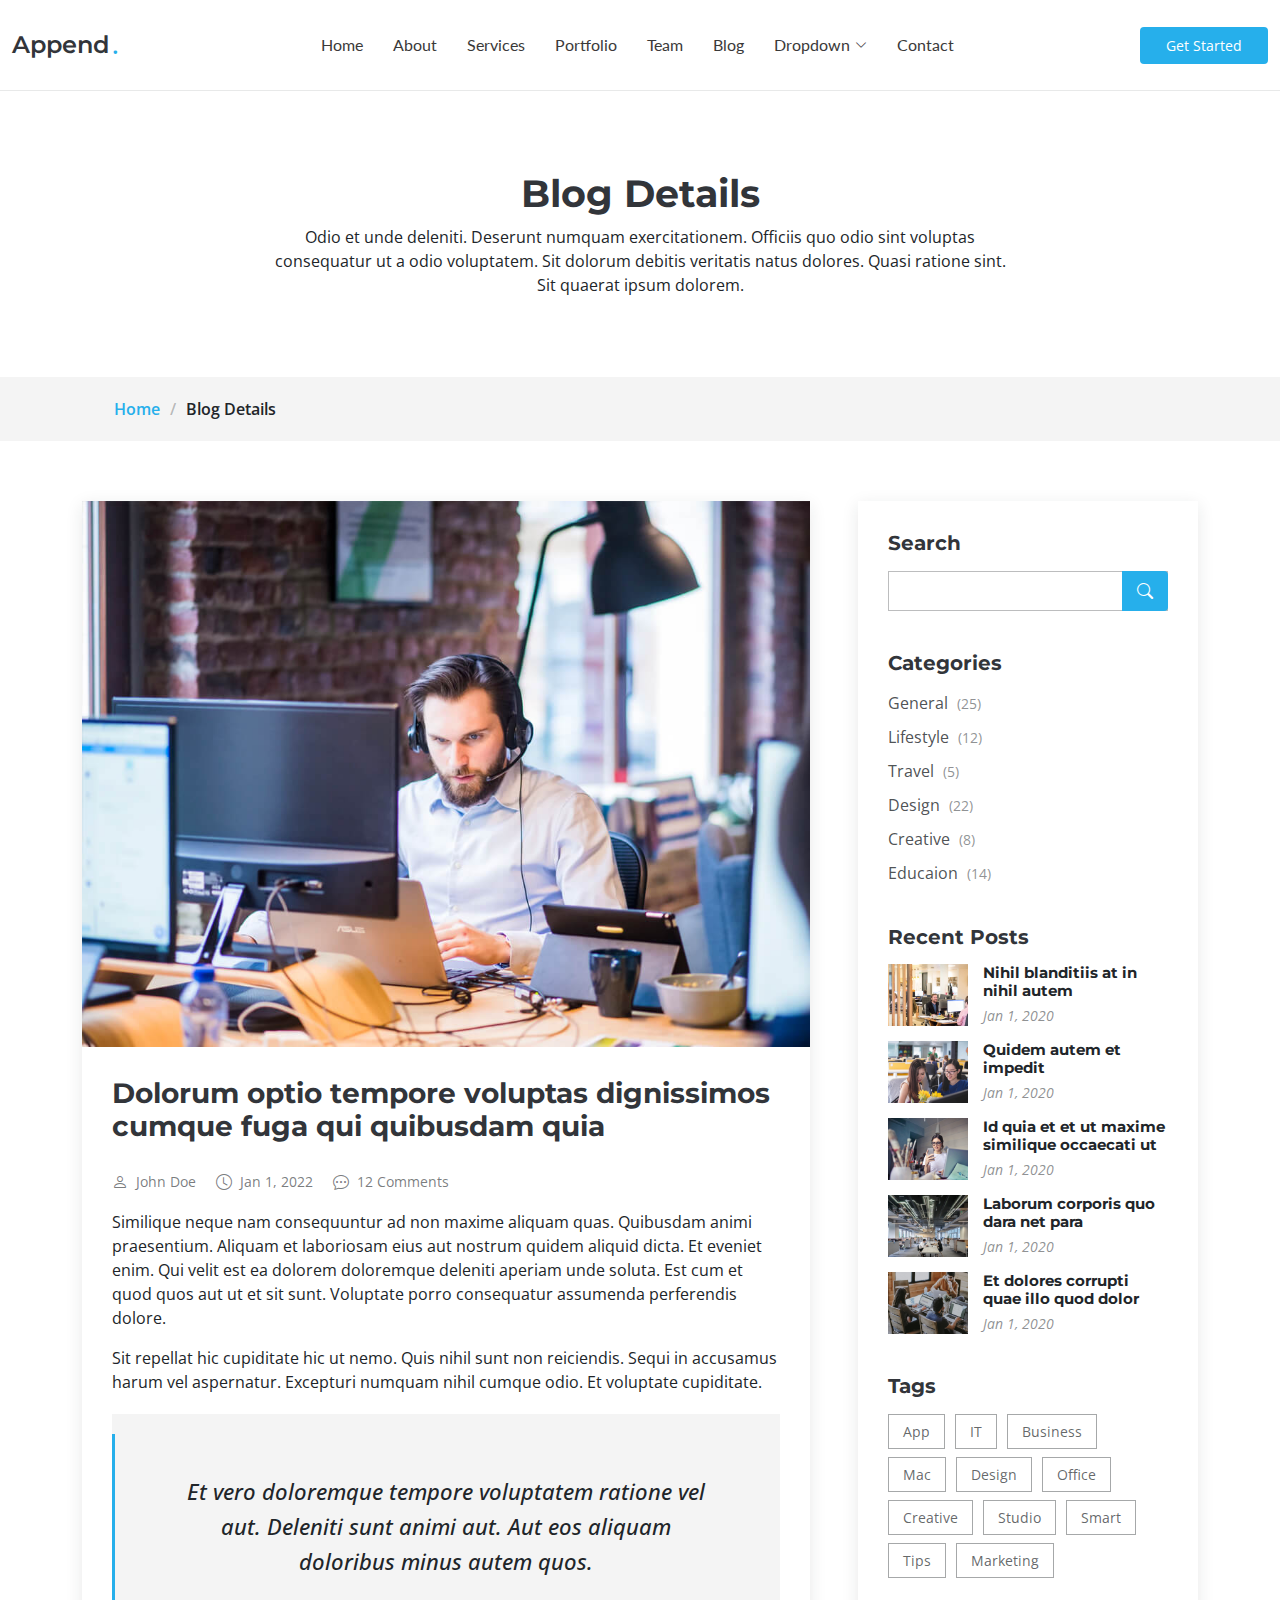
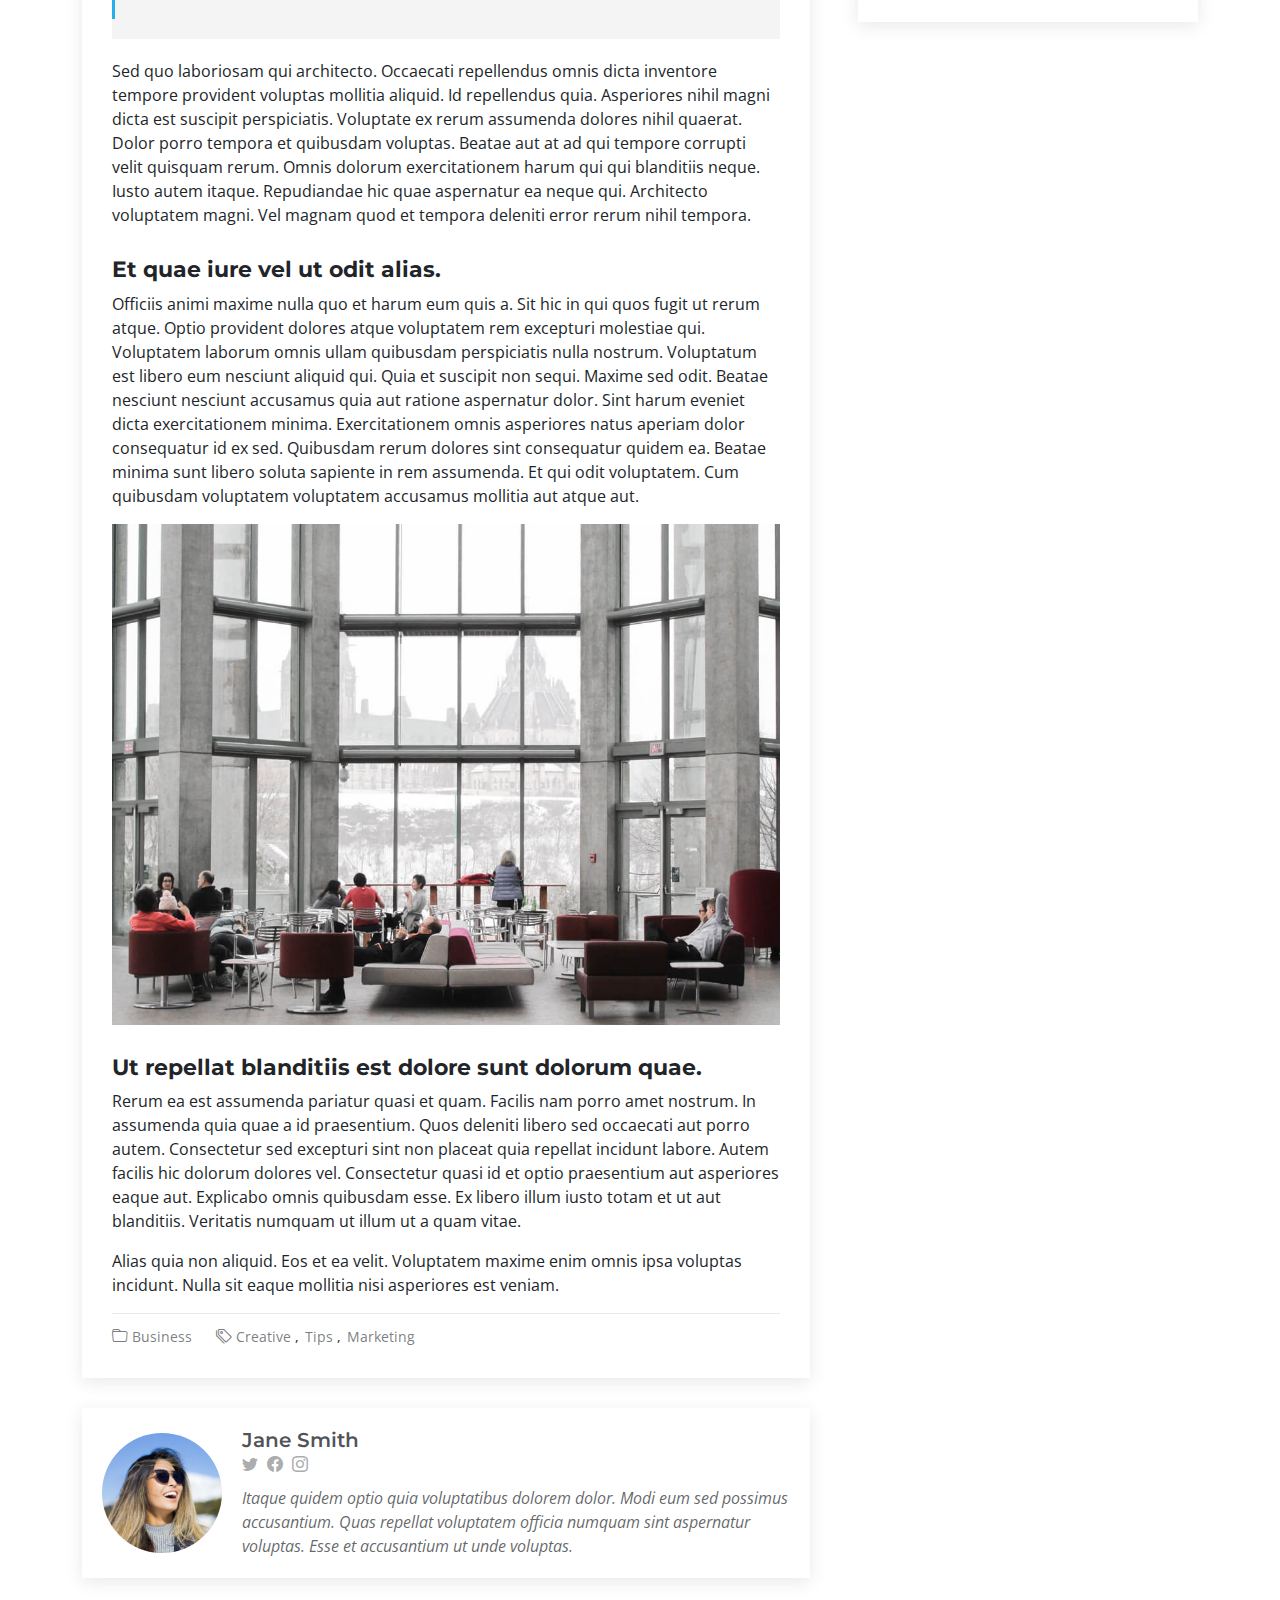
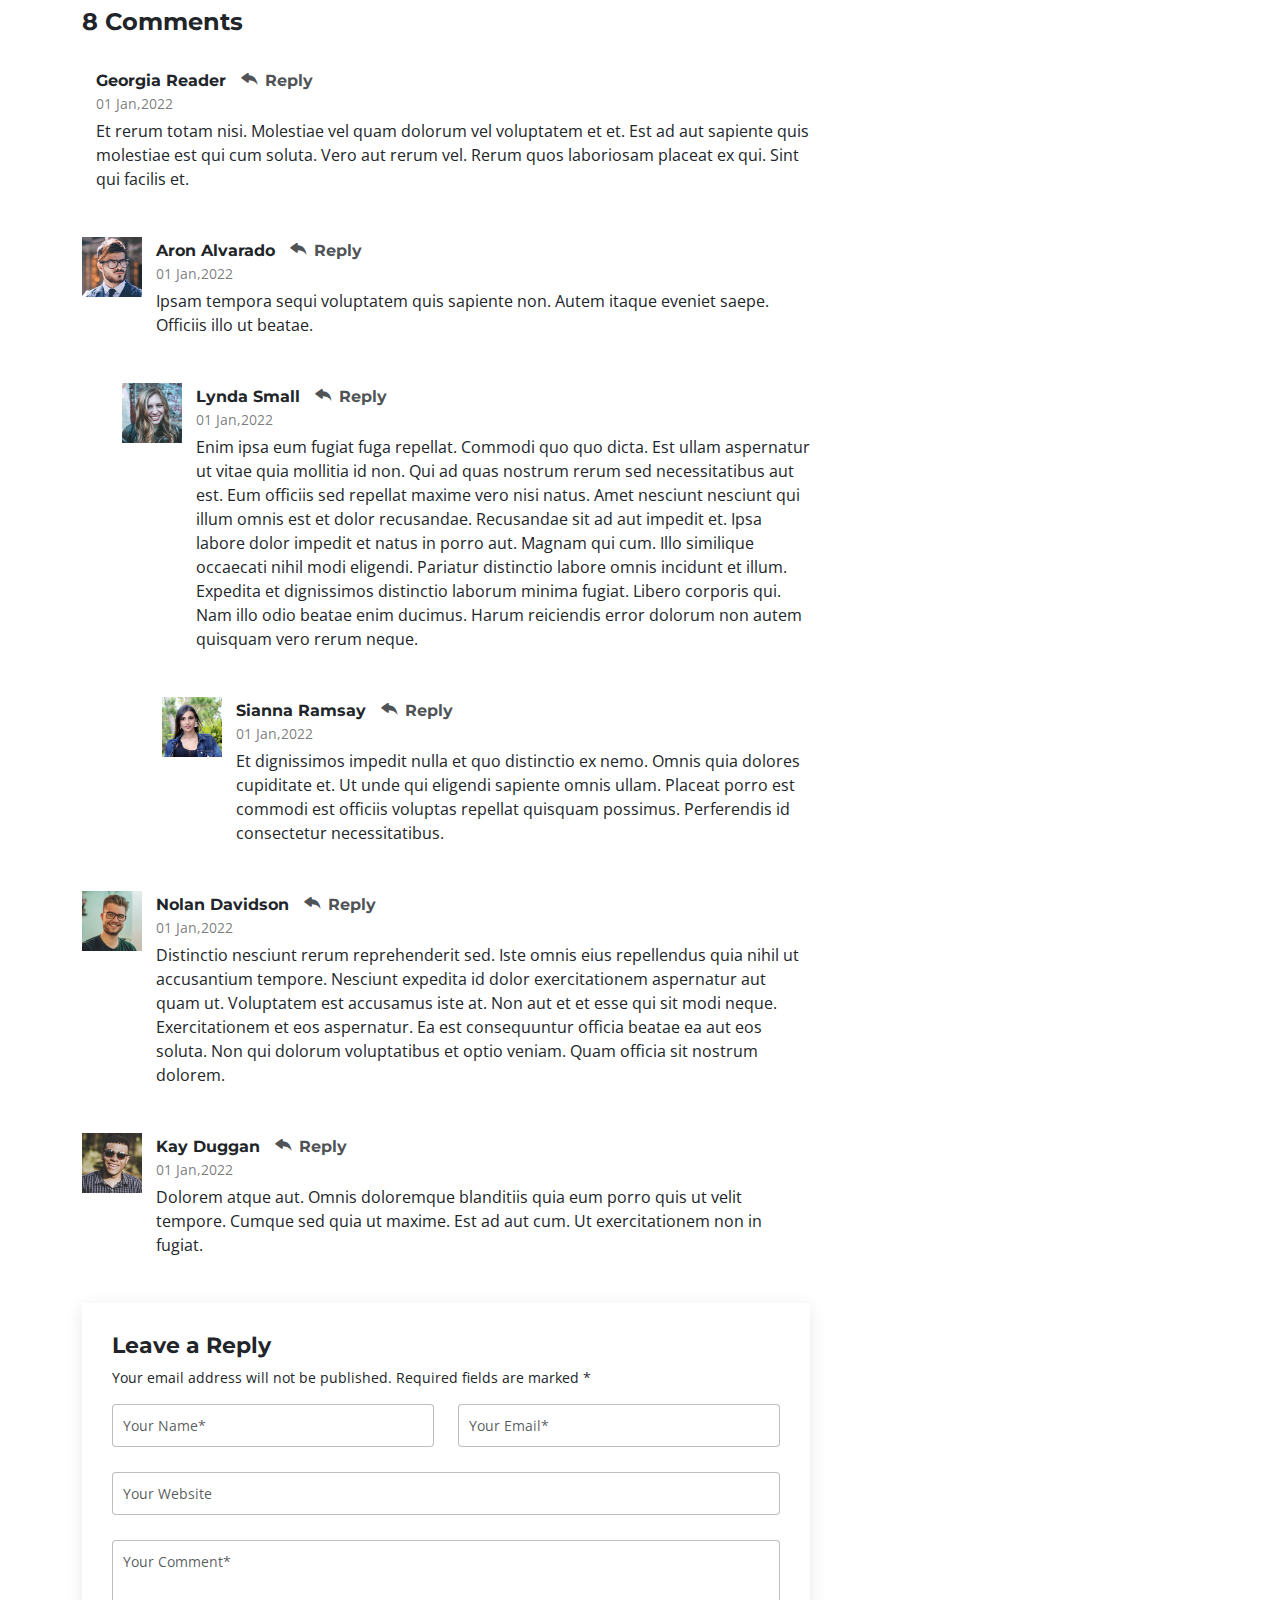
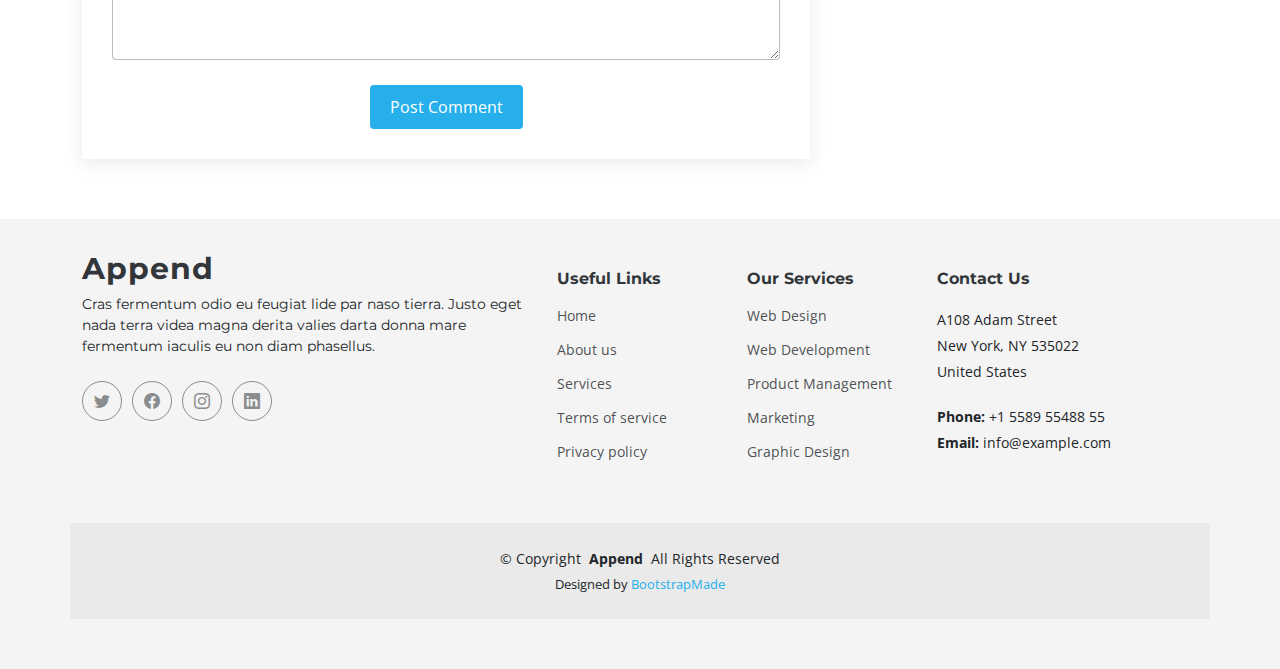
==== blog-details.html @ bc32d062 "First Push" ====
<!DOCTYPE html>
<html lang="en">

<head>
  <meta charset="utf-8">
  <meta content="width=device-width, initial-scale=1.0" name="viewport">

  <title>Blog Details - Append Bootstrap Temlate</title>
  <meta content="" name="description">
  <meta content="" name="keywords">

  <!-- Favicons -->
  <link href="assets/img/favicon.png" rel="icon">
  <link href="assets/img/apple-touch-icon.png" rel="apple-touch-icon">

  <!-- Fonts -->
  <link href="https://fonts.googleapis.com" rel="preconnect">
  <link href="https://fonts.gstatic.com" rel="preconnect" crossorigin>
  <link href="https://fonts.googleapis.com/css2?family=Open+Sans:ital,wght@0,300;0,400;0,500;0,600;0,700;0,800;1,300;1,400;1,500;1,600;1,700;1,800&family=Montserrat:ital,wght@0,100;0,200;0,300;0,400;0,500;0,600;0,700;0,800;0,900;1,100;1,200;1,300;1,400;1,500;1,600;1,700;1,800;1,900&family=Lato:ital,wght@0,100;0,300;0,400;0,700;0,900;1,100;1,300;1,400;1,700;1,900&display=swap" rel="stylesheet">

  <!-- Vendor CSS Files -->
  <link href="assets/vendor/bootstrap/css/bootstrap.min.css" rel="stylesheet">
  <link href="assets/vendor/bootstrap-icons/bootstrap-icons.css" rel="stylesheet">
  <link href="assets/vendor/glightbox/css/glightbox.min.css" rel="stylesheet">
  <link href="assets/vendor/swiper/swiper-bundle.min.css" rel="stylesheet">
  <link href="assets/vendor/aos/aos.css" rel="stylesheet">

  <!-- Template Main CSS File -->
  <link href="assets/css/main.css" rel="stylesheet">

  <!-- =======================================================
  * Template Name: Append
  * Updated: Jun 20 2023 with Bootstrap v5.3.0
  * Template URL: https://bootstrapmade.com/append-bootstrap-website-template/
  * Author: BootstrapMade.com
  * License: https://bootstrapmade.com/license/
  ======================================================== -->
</head>

<body class="blog-details-page" data-bs-spy="scroll" data-bs-target="#navmenu">

  <!-- ======= Header ======= -->
  <header id="header" class="header sticky-top d-flex align-items-center">
    <div class="container-fluid d-flex align-items-center justify-content-between">

      <a href="index.html" class="logo d-flex align-items-center me-auto me-xl-0">
        <!-- Uncomment the line below if you also wish to use an image logo -->
        <!-- <img src="assets/img/logo.png" alt=""> -->
        <h1>Append</h1>
        <span>.</span>
      </a>

      <!-- Nav Menu -->
      <nav id="navmenu" class="navmenu">
        <ul>
          <li><a href="index.html#hero">Home</a></li>
          <li><a href="index.html#about">About</a></li>
          <li><a href="index.html#services">Services</a></li>
          <li><a href="index.html#portfolio">Portfolio</a></li>
          <li><a href="index.html#team">Team</a></li>
          <li><a href="blog.html">Blog</a></li>
          <li class="dropdown has-dropdown"><a href="#"><span>Dropdown</span> <i class="bi bi-chevron-down"></i></a>
            <ul class="dd-box-shadow">
              <li><a href="#">Dropdown 1</a></li>
              <li class="dropdown has-dropdown"><a href="#"><span>Deep Dropdown</span> <i class="bi bi-chevron-down"></i></a>
                <ul class="dd-box-shadow">
                  <li><a href="#">Deep Dropdown 1</a></li>
                  <li><a href="#">Deep Dropdown 2</a></li>
                  <li><a href="#">Deep Dropdown 3</a></li>
                  <li><a href="#">Deep Dropdown 4</a></li>
                  <li><a href="#">Deep Dropdown 5</a></li>
                </ul>
              </li>
              <li><a href="#">Dropdown 2</a></li>
              <li><a href="#">Dropdown 3</a></li>
              <li><a href="#">Dropdown 4</a></li>
            </ul>
          </li>
          <li><a href="index.html#contact">Contact</a></li>
        </ul>

        <i class="mobile-nav-toggle d-xl-none bi bi-list"></i>
      </nav><!-- End Nav Menu -->

      <a class="btn-getstarted" href="index.html#about">Get Started</a>

    </div>
  </header><!-- End Header -->

  <main id="main">

    <!-- Blog Details Page Title & Breadcrumbs -->
    <div data-aos="fade" class="page-title">
      <div class="heading">
        <div class="container">
          <div class="row d-flex justify-content-center text-center">
            <div class="col-lg-8">
              <h1>Blog Details</h1>
              <p class="mb-0">Odio et unde deleniti. Deserunt numquam exercitationem. Officiis quo odio sint voluptas consequatur ut a odio voluptatem. Sit dolorum debitis veritatis natus dolores. Quasi ratione sint. Sit quaerat ipsum dolorem.</p>
            </div>
          </div>
        </div>
      </div>
      <nav class="breadcrumbs">
        <div class="container">
          <ol>
            <li><a href="index.html">Home</a></li>
            <li class="current">Blog Details</li>
          </ol>
        </div>
      </nav>
    </div><!-- End Page Title -->

    <!-- Blog-details Section - Blog Details Page -->
    <section id="blog-details" class="blog-details">

      <div class="container" data-aos="fade-up" data-aos-delay="100">

        <div class="row g-5">

          <div class="col-lg-8">

            <article class="article">

              <div class="post-img">
                <img src="assets/img/blog/blog-1.jpg" alt="" class="img-fluid">
              </div>

              <h2 class="title">Dolorum optio tempore voluptas dignissimos cumque fuga qui quibusdam quia</h2>

              <div class="meta-top">
                <ul>
                  <li class="d-flex align-items-center"><i class="bi bi-person"></i> <a href="blog-details.html">John Doe</a></li>
                  <li class="d-flex align-items-center"><i class="bi bi-clock"></i> <a href="blog-details.html"><time datetime="2020-01-01">Jan 1, 2022</time></a></li>
                  <li class="d-flex align-items-center"><i class="bi bi-chat-dots"></i> <a href="blog-details.html">12 Comments</a></li>
                </ul>
              </div><!-- End meta top -->

              <div class="content">
                <p>
                  Similique neque nam consequuntur ad non maxime aliquam quas. Quibusdam animi praesentium. Aliquam et laboriosam eius aut nostrum quidem aliquid dicta.
                  Et eveniet enim. Qui velit est ea dolorem doloremque deleniti aperiam unde soluta. Est cum et quod quos aut ut et sit sunt. Voluptate porro consequatur assumenda perferendis dolore.
                </p>

                <p>
                  Sit repellat hic cupiditate hic ut nemo. Quis nihil sunt non reiciendis. Sequi in accusamus harum vel aspernatur. Excepturi numquam nihil cumque odio. Et voluptate cupiditate.
                </p>

                <blockquote>
                  <p>
                    Et vero doloremque tempore voluptatem ratione vel aut. Deleniti sunt animi aut. Aut eos aliquam doloribus minus autem quos.
                  </p>
                </blockquote>

                <p>
                  Sed quo laboriosam qui architecto. Occaecati repellendus omnis dicta inventore tempore provident voluptas mollitia aliquid. Id repellendus quia. Asperiores nihil magni dicta est suscipit perspiciatis. Voluptate ex rerum assumenda dolores nihil quaerat.
                  Dolor porro tempora et quibusdam voluptas. Beatae aut at ad qui tempore corrupti velit quisquam rerum. Omnis dolorum exercitationem harum qui qui blanditiis neque.
                  Iusto autem itaque. Repudiandae hic quae aspernatur ea neque qui. Architecto voluptatem magni. Vel magnam quod et tempora deleniti error rerum nihil tempora.
                </p>

                <h3>Et quae iure vel ut odit alias.</h3>
                <p>
                  Officiis animi maxime nulla quo et harum eum quis a. Sit hic in qui quos fugit ut rerum atque. Optio provident dolores atque voluptatem rem excepturi molestiae qui. Voluptatem laborum omnis ullam quibusdam perspiciatis nulla nostrum. Voluptatum est libero eum nesciunt aliquid qui.
                  Quia et suscipit non sequi. Maxime sed odit. Beatae nesciunt nesciunt accusamus quia aut ratione aspernatur dolor. Sint harum eveniet dicta exercitationem minima. Exercitationem omnis asperiores natus aperiam dolor consequatur id ex sed. Quibusdam rerum dolores sint consequatur quidem ea.
                  Beatae minima sunt libero soluta sapiente in rem assumenda. Et qui odit voluptatem. Cum quibusdam voluptatem voluptatem accusamus mollitia aut atque aut.
                </p>
                <img src="assets/img/blog/blog-inside-post.jpg" class="img-fluid" alt="">

                <h3>Ut repellat blanditiis est dolore sunt dolorum quae.</h3>
                <p>
                  Rerum ea est assumenda pariatur quasi et quam. Facilis nam porro amet nostrum. In assumenda quia quae a id praesentium. Quos deleniti libero sed occaecati aut porro autem. Consectetur sed excepturi sint non placeat quia repellat incidunt labore. Autem facilis hic dolorum dolores vel.
                  Consectetur quasi id et optio praesentium aut asperiores eaque aut. Explicabo omnis quibusdam esse. Ex libero illum iusto totam et ut aut blanditiis. Veritatis numquam ut illum ut a quam vitae.
                </p>
                <p>
                  Alias quia non aliquid. Eos et ea velit. Voluptatem maxime enim omnis ipsa voluptas incidunt. Nulla sit eaque mollitia nisi asperiores est veniam.
                </p>

              </div><!-- End post content -->

              <div class="meta-bottom">
                <i class="bi bi-folder"></i>
                <ul class="cats">
                  <li><a href="#">Business</a></li>
                </ul>

                <i class="bi bi-tags"></i>
                <ul class="tags">
                  <li><a href="#">Creative</a></li>
                  <li><a href="#">Tips</a></li>
                  <li><a href="#">Marketing</a></li>
                </ul>
              </div><!-- End meta bottom -->

            </article><!-- End post article -->

            <div class="blog-author d-flex align-items-center">
              <img src="assets/img/blog/blog-author.jpg" class="rounded-circle flex-shrink-0" alt="">
              <div>
                <h4>Jane Smith</h4>
                <div class="social-links">
                  <a href="https://twitters.com/#"><i class="bi bi-twitter"></i></a>
                  <a href="https://facebook.com/#"><i class="bi bi-facebook"></i></a>
                  <a href="https://instagram.com/#"><i class="biu bi-instagram"></i></a>
                </div>
                <p>
                  Itaque quidem optio quia voluptatibus dolorem dolor. Modi eum sed possimus accusantium. Quas repellat voluptatem officia numquam sint aspernatur voluptas. Esse et accusantium ut unde voluptas.
                </p>
              </div>
            </div><!-- End post author -->

            <div class="comments">

              <h4 class="comments-count">8 Comments</h4>

              <div id="comment-1" class="comment">
                <div class="d-flex">
                  <div class="comment-img"><img src="assets/img/blog/comments.jpg" alt=""></div>
                  <div>
                    <h5><a href="">Georgia Reader</a> <a href="#" class="reply"><i class="bi bi-reply-fill"></i> Reply</a></h5>
                    <time datetime="2020-01-01">01 Jan,2022</time>
                    <p>
                      Et rerum totam nisi. Molestiae vel quam dolorum vel voluptatem et et. Est ad aut sapiente quis molestiae est qui cum soluta.
                      Vero aut rerum vel. Rerum quos laboriosam placeat ex qui. Sint qui facilis et.
                    </p>
                  </div>
                </div>
              </div><!-- End comment #1 -->

              <div id="comment-2" class="comment">
                <div class="d-flex">
                  <div class="comment-img"><img src="assets/img/blog/comments-2.jpg" alt=""></div>
                  <div>
                    <h5><a href="">Aron Alvarado</a> <a href="#" class="reply"><i class="bi bi-reply-fill"></i> Reply</a></h5>
                    <time datetime="2020-01-01">01 Jan,2022</time>
                    <p>
                      Ipsam tempora sequi voluptatem quis sapiente non. Autem itaque eveniet saepe. Officiis illo ut beatae.
                    </p>
                  </div>
                </div>

                <div id="comment-reply-1" class="comment comment-reply">
                  <div class="d-flex">
                    <div class="comment-img"><img src="assets/img/blog/comments-3.jpg" alt=""></div>
                    <div>
                      <h5><a href="">Lynda Small</a> <a href="#" class="reply"><i class="bi bi-reply-fill"></i> Reply</a></h5>
                      <time datetime="2020-01-01">01 Jan,2022</time>
                      <p>
                        Enim ipsa eum fugiat fuga repellat. Commodi quo quo dicta. Est ullam aspernatur ut vitae quia mollitia id non. Qui ad quas nostrum rerum sed necessitatibus aut est. Eum officiis sed repellat maxime vero nisi natus. Amet nesciunt nesciunt qui illum omnis est et dolor recusandae.

                        Recusandae sit ad aut impedit et. Ipsa labore dolor impedit et natus in porro aut. Magnam qui cum. Illo similique occaecati nihil modi eligendi. Pariatur distinctio labore omnis incidunt et illum. Expedita et dignissimos distinctio laborum minima fugiat.

                        Libero corporis qui. Nam illo odio beatae enim ducimus. Harum reiciendis error dolorum non autem quisquam vero rerum neque.
                      </p>
                    </div>
                  </div>

                  <div id="comment-reply-2" class="comment comment-reply">
                    <div class="d-flex">
                      <div class="comment-img"><img src="assets/img/blog/comments-4.jpg" alt=""></div>
                      <div>
                        <h5><a href="">Sianna Ramsay</a> <a href="#" class="reply"><i class="bi bi-reply-fill"></i> Reply</a></h5>
                        <time datetime="2020-01-01">01 Jan,2022</time>
                        <p>
                          Et dignissimos impedit nulla et quo distinctio ex nemo. Omnis quia dolores cupiditate et. Ut unde qui eligendi sapiente omnis ullam. Placeat porro est commodi est officiis voluptas repellat quisquam possimus. Perferendis id consectetur necessitatibus.
                        </p>
                      </div>
                    </div>

                  </div><!-- End comment reply #2-->

                </div><!-- End comment reply #1-->

              </div><!-- End comment #2-->

              <div id="comment-3" class="comment">
                <div class="d-flex">
                  <div class="comment-img"><img src="assets/img/blog/comments-5.jpg" alt=""></div>
                  <div>
                    <h5><a href="">Nolan Davidson</a> <a href="#" class="reply"><i class="bi bi-reply-fill"></i> Reply</a></h5>
                    <time datetime="2020-01-01">01 Jan,2022</time>
                    <p>
                      Distinctio nesciunt rerum reprehenderit sed. Iste omnis eius repellendus quia nihil ut accusantium tempore. Nesciunt expedita id dolor exercitationem aspernatur aut quam ut. Voluptatem est accusamus iste at.
                      Non aut et et esse qui sit modi neque. Exercitationem et eos aspernatur. Ea est consequuntur officia beatae ea aut eos soluta. Non qui dolorum voluptatibus et optio veniam. Quam officia sit nostrum dolorem.
                    </p>
                  </div>
                </div>

              </div><!-- End comment #3 -->

              <div id="comment-4" class="comment">
                <div class="d-flex">
                  <div class="comment-img"><img src="assets/img/blog/comments-6.jpg" alt=""></div>
                  <div>
                    <h5><a href="">Kay Duggan</a> <a href="#" class="reply"><i class="bi bi-reply-fill"></i> Reply</a></h5>
                    <time datetime="2020-01-01">01 Jan,2022</time>
                    <p>
                      Dolorem atque aut. Omnis doloremque blanditiis quia eum porro quis ut velit tempore. Cumque sed quia ut maxime. Est ad aut cum. Ut exercitationem non in fugiat.
                    </p>
                  </div>
                </div>

              </div><!-- End comment #4 -->

              <div class="reply-form">

                <h4>Leave a Reply</h4>
                <p>Your email address will not be published. Required fields are marked * </p>
                <form action="">
                  <div class="row">
                    <div class="col-md-6 form-group">
                      <input name="name" type="text" class="form-control" placeholder="Your Name*">
                    </div>
                    <div class="col-md-6 form-group">
                      <input name="email" type="text" class="form-control" placeholder="Your Email*">
                    </div>
                  </div>
                  <div class="row">
                    <div class="col form-group">
                      <input name="website" type="text" class="form-control" placeholder="Your Website">
                    </div>
                  </div>
                  <div class="row">
                    <div class="col form-group">
                      <textarea name="comment" class="form-control" placeholder="Your Comment*"></textarea>
                    </div>
                  </div>

                  <div class="text-center">
                    <button type="submit" class="btn btn-primary">Post Comment</button>
                  </div>

                </form>

              </div>

            </div><!-- End blog comments -->

          </div>

          <div class="col-lg-4">

            <div class="sidebar">

              <div class="sidebar-item search-form">
                <h3 class="sidebar-title">Search</h3>
                <form action="" class="mt-3">
                  <input type="text">
                  <button type="submit"><i class="bi bi-search"></i></button>
                </form>
              </div><!-- End sidebar search formn-->

              <div class="sidebar-item categories">
                <h3 class="sidebar-title">Categories</h3>
                <ul class="mt-3">
                  <li><a href="#">General <span>(25)</span></a></li>
                  <li><a href="#">Lifestyle <span>(12)</span></a></li>
                  <li><a href="#">Travel <span>(5)</span></a></li>
                  <li><a href="#">Design <span>(22)</span></a></li>
                  <li><a href="#">Creative <span>(8)</span></a></li>
                  <li><a href="#">Educaion <span>(14)</span></a></li>
                </ul>
              </div><!-- End sidebar categories-->

              <div class="sidebar-item recent-posts">
                <h3 class="sidebar-title">Recent Posts</h3>

                <div class="post-item">
                  <img src="assets/img/blog/blog-recent-1.jpg" alt="" class="flex-shrink-0">
                  <div>
                    <h4><a href="blog-details.html">Nihil blanditiis at in nihil autem</a></h4>
                    <time datetime="2020-01-01">Jan 1, 2020</time>
                  </div>
                </div><!-- End recent post item-->

                <div class="post-item">
                  <img src="assets/img/blog/blog-recent-2.jpg" alt="" class="flex-shrink-0">
                  <div>
                    <h4><a href="blog-details.html">Quidem autem et impedit</a></h4>
                    <time datetime="2020-01-01">Jan 1, 2020</time>
                  </div>
                </div><!-- End recent post item-->

                <div class="post-item">
                  <img src="assets/img/blog/blog-recent-3.jpg" alt="" class="flex-shrink-0">
                  <div>
                    <h4><a href="blog-details.html">Id quia et et ut maxime similique occaecati ut</a></h4>
                    <time datetime="2020-01-01">Jan 1, 2020</time>
                  </div>
                </div><!-- End recent post item-->

                <div class="post-item">
                  <img src="assets/img/blog/blog-recent-4.jpg" alt="" class="flex-shrink-0">
                  <div>
                    <h4><a href="blog-details.html">Laborum corporis quo dara net para</a></h4>
                    <time datetime="2020-01-01">Jan 1, 2020</time>
                  </div>
                </div><!-- End recent post item-->

                <div class="post-item">
                  <img src="assets/img/blog/blog-recent-5.jpg" alt="" class="flex-shrink-0">
                  <div>
                    <h4><a href="blog-details.html">Et dolores corrupti quae illo quod dolor</a></h4>
                    <time datetime="2020-01-01">Jan 1, 2020</time>
                  </div>
                </div><!-- End recent post item-->

              </div><!-- End sidebar recent posts-->

              <div class="sidebar-item tags">
                <h3 class="sidebar-title">Tags</h3>
                <ul class="mt-3">
                  <li><a href="#">App</a></li>
                  <li><a href="#">IT</a></li>
                  <li><a href="#">Business</a></li>
                  <li><a href="#">Mac</a></li>
                  <li><a href="#">Design</a></li>
                  <li><a href="#">Office</a></li>
                  <li><a href="#">Creative</a></li>
                  <li><a href="#">Studio</a></li>
                  <li><a href="#">Smart</a></li>
                  <li><a href="#">Tips</a></li>
                  <li><a href="#">Marketing</a></li>
                </ul>
              </div><!-- End sidebar tags-->

            </div><!-- End Sidebar -->

          </div>

        </div>

      </div>

    </section><!-- End Blog-details Section -->

  </main>

  <!-- ======= Footer ======= -->
  <footer id="footer" class="footer">

    <div class="container footer-top">
      <div class="row gy-4">
        <div class="col-lg-5 col-md-12 footer-about">
          <a href="index.html" class="logo d-flex align-items-center">
            <span>Append</span>
          </a>
          <p>Cras fermentum odio eu feugiat lide par naso tierra. Justo eget nada terra videa magna derita valies darta donna mare fermentum iaculis eu non diam phasellus.</p>
          <div class="social-links d-flex mt-4">
            <a href=""><i class="bi bi-twitter"></i></a>
            <a href=""><i class="bi bi-facebook"></i></a>
            <a href=""><i class="bi bi-instagram"></i></a>
            <a href=""><i class="bi bi-linkedin"></i></a>
          </div>
        </div>

        <div class="col-lg-2 col-6 footer-links">
          <h4>Useful Links</h4>
          <ul>
            <li><a href="#">Home</a></li>
            <li><a href="#">About us</a></li>
            <li><a href="#">Services</a></li>
            <li><a href="#">Terms of service</a></li>
            <li><a href="#">Privacy policy</a></li>
          </ul>
        </div>

        <div class="col-lg-2 col-6 footer-links">
          <h4>Our Services</h4>
          <ul>
            <li><a href="#">Web Design</a></li>
            <li><a href="#">Web Development</a></li>
            <li><a href="#">Product Management</a></li>
            <li><a href="#">Marketing</a></li>
            <li><a href="#">Graphic Design</a></li>
          </ul>
        </div>

        <div class="col-lg-3 col-md-12 footer-contact text-center text-md-start">
          <h4>Contact Us</h4>
          <p>A108 Adam Street</p>
          <p>New York, NY 535022</p>
          <p>United States</p>
          <p class="mt-4"><strong>Phone:</strong> <span>+1 5589 55488 55</span></p>
          <p><strong>Email:</strong> <span>info@example.com</span></p>
        </div>

      </div>
    </div>

    <div class="container copyright text-center mt-4">
      <p>&copy; <span>Copyright</span> <strong class="px-1">Append</strong> <span>All Rights Reserved</span></p>
      <div class="credits">
        <!-- All the links in the footer should remain intact. -->
        <!-- You can delete the links only if you've purchased the pro version. -->
        <!-- Licensing information: https://bootstrapmade.com/license/ -->
        <!-- Purchase the pro version with working PHP/AJAX contact form: [buy-url] -->
        Designed by <a href="https://bootstrapmade.com/">BootstrapMade</a>
      </div>
    </div>

  </footer><!-- End Footer -->

  <!-- Scroll Top Button -->
  <a href="#" id="scroll-top" class="scroll-top d-flex align-items-center justify-content-center"><i class="bi bi-arrow-up-short"></i></a>

  <!-- Preloader -->
  <div id="preloader">
    <div></div>
    <div></div>
    <div></div>
    <div></div>
  </div>

  <!-- Vendor JS Files -->
  <script src="assets/vendor/bootstrap/js/bootstrap.bundle.min.js"></script>
  <script src="assets/vendor/glightbox/js/glightbox.min.js"></script>
  <script src="assets/vendor/purecounter/purecounter_vanilla.js"></script>
  <script src="assets/vendor/isotope-layout/isotope.pkgd.min.js"></script>
  <script src="assets/vendor/swiper/swiper-bundle.min.js"></script>
  <script src="assets/vendor/aos/aos.js"></script>
  <script src="assets/vendor/php-email-form/validate.js"></script>

  <!-- Template Main JS File -->
  <script src="assets/js/main.js"></script>

</body>

</html>
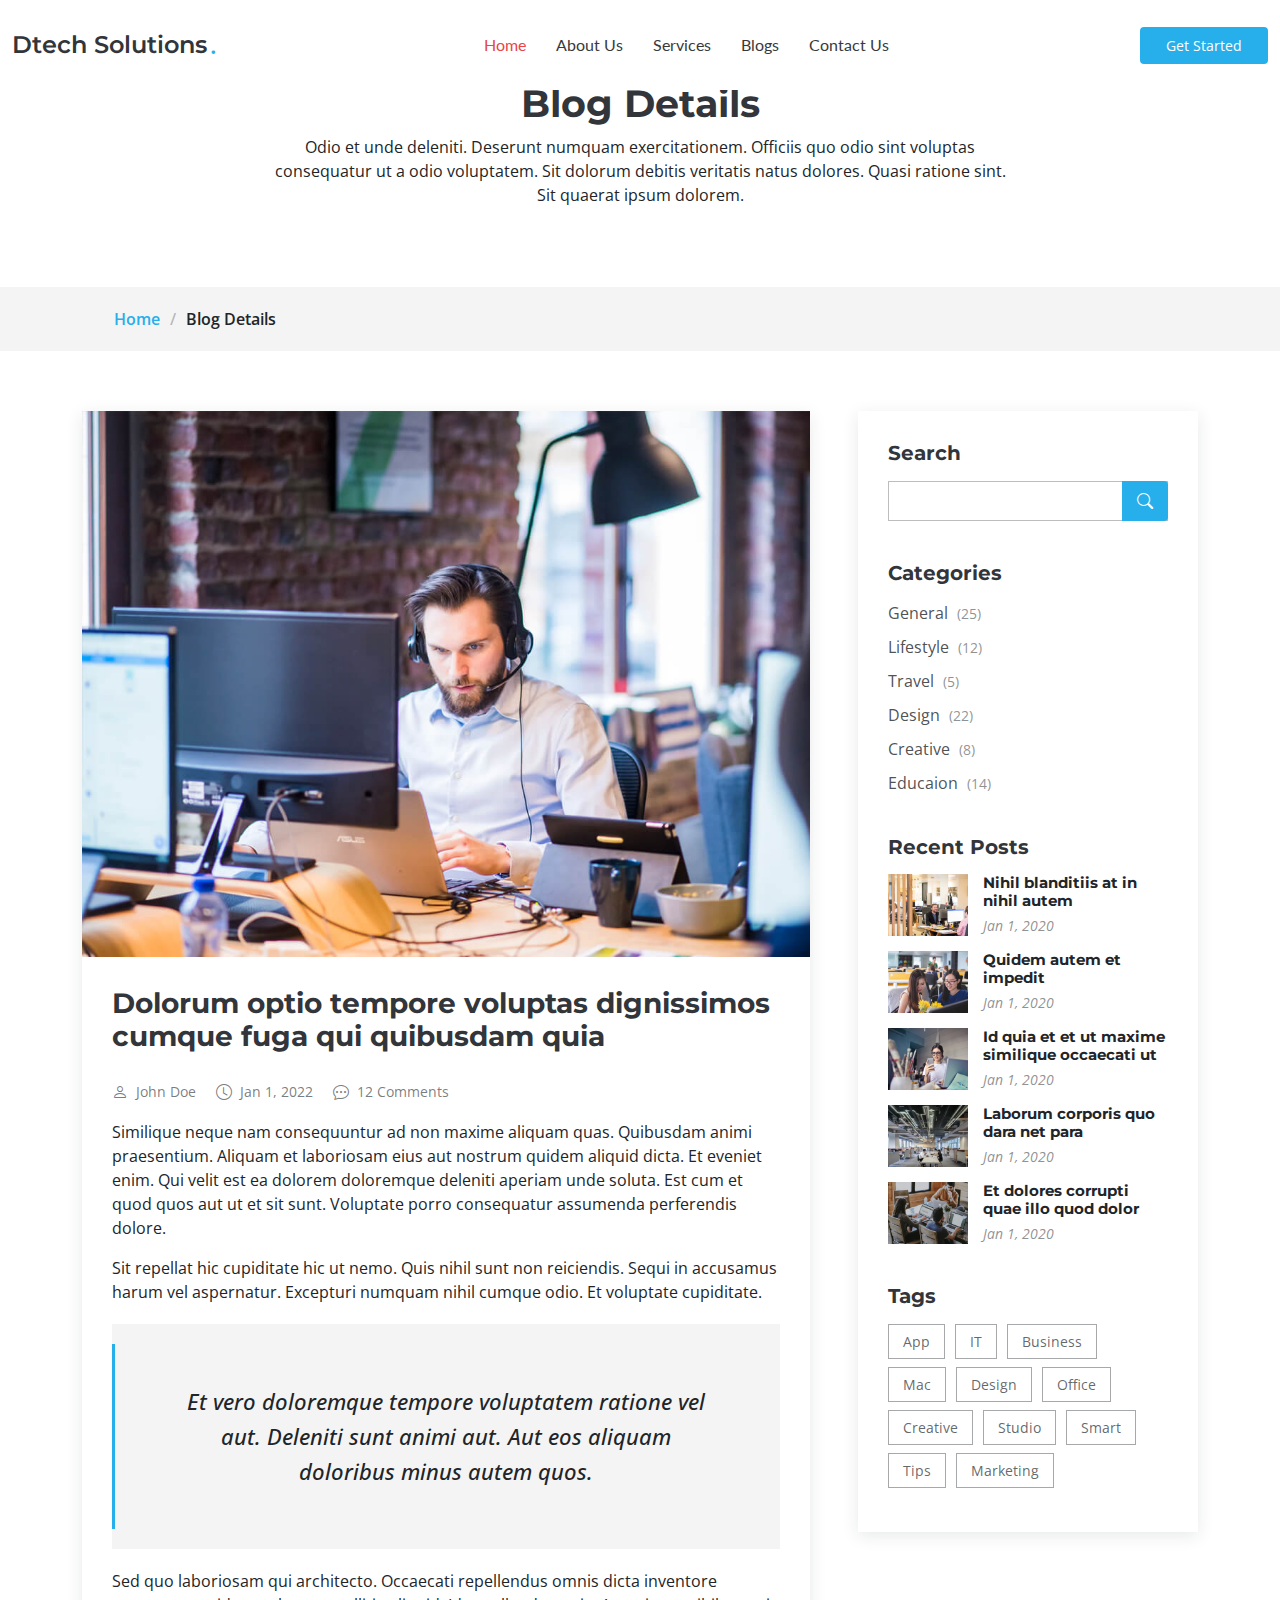
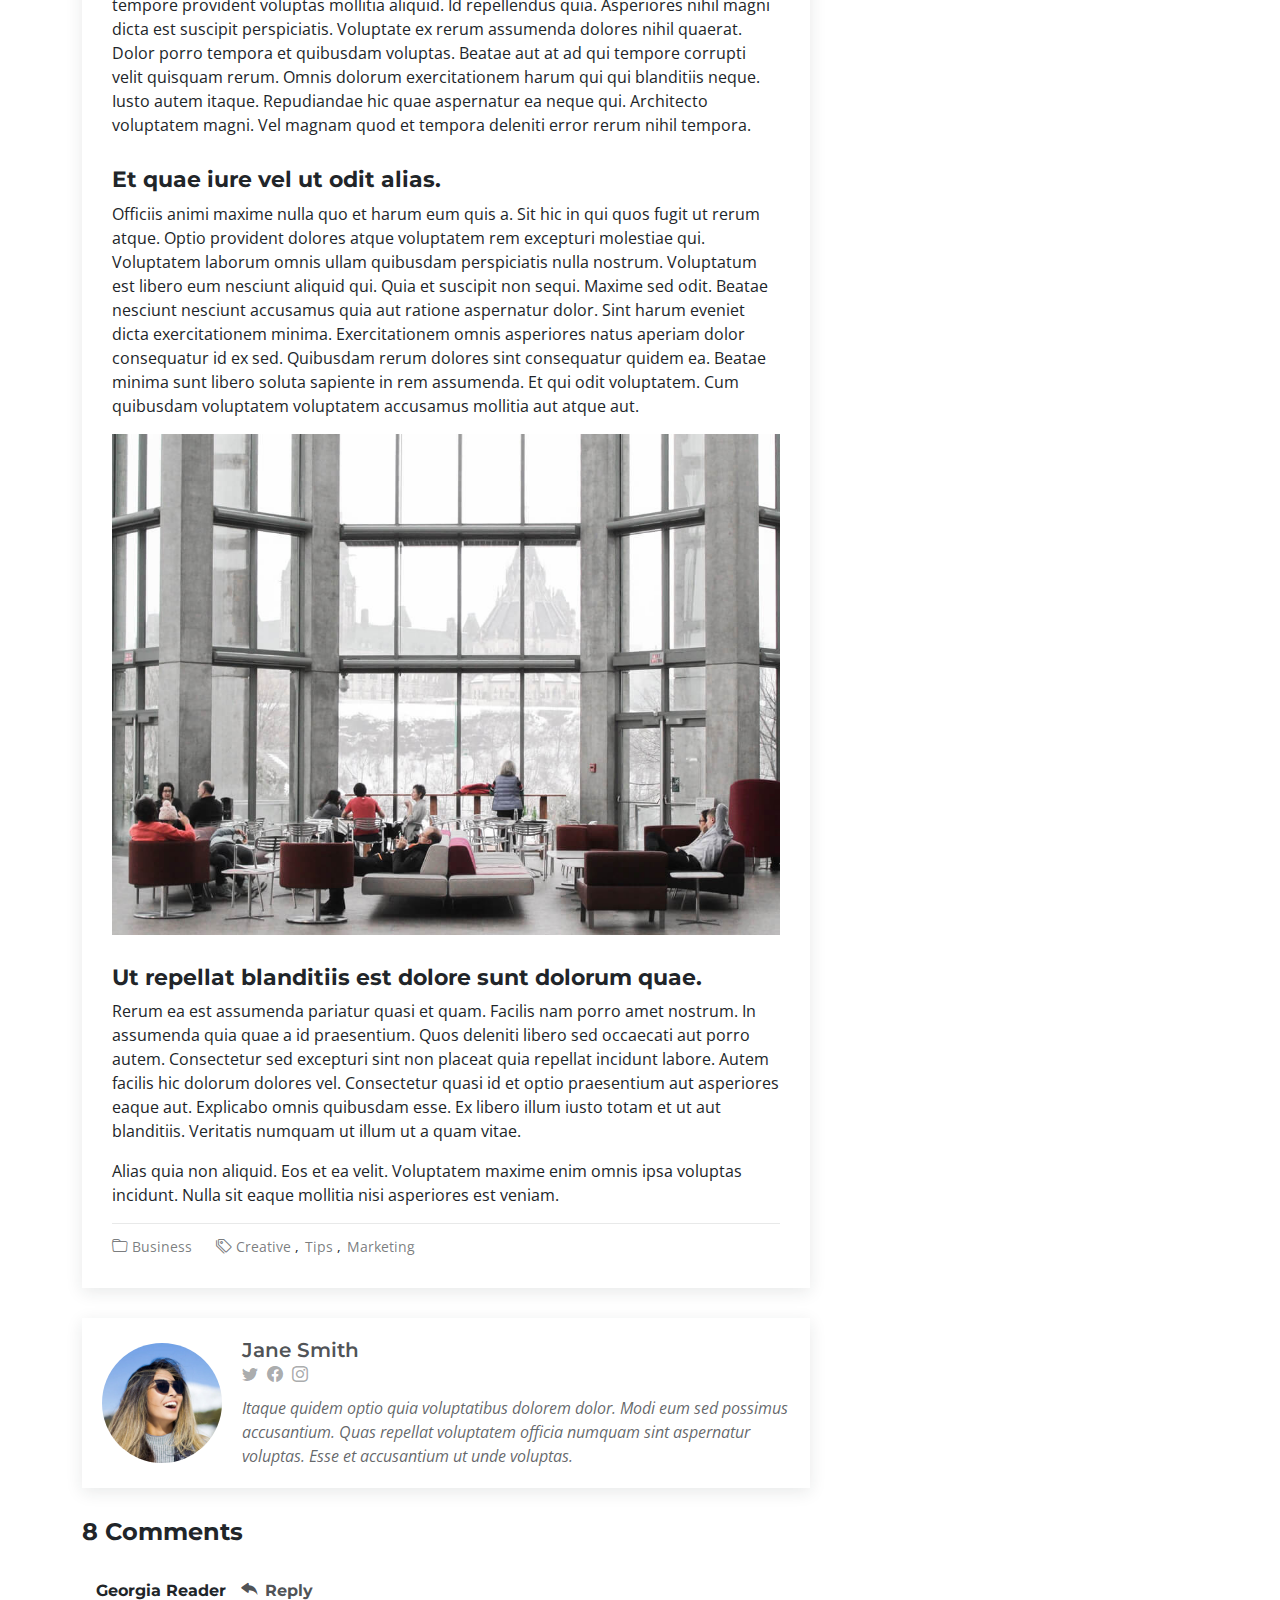
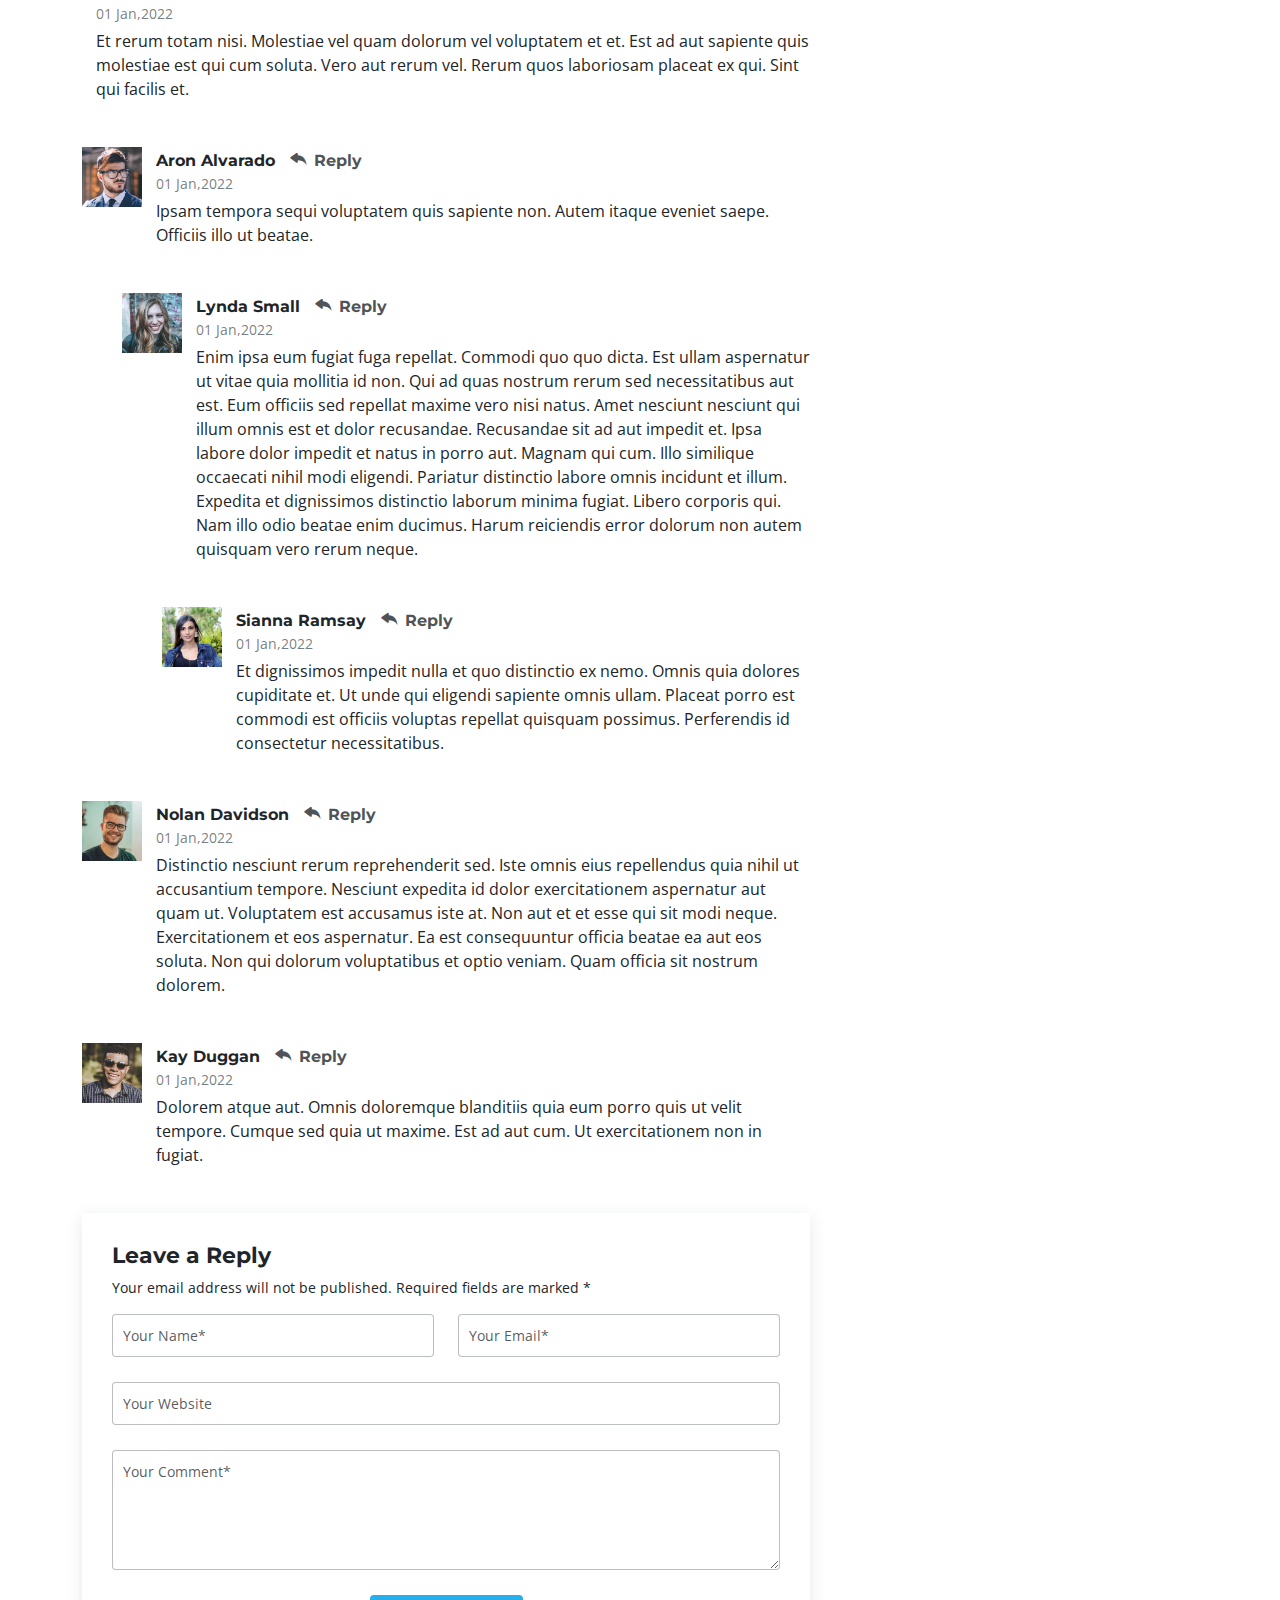
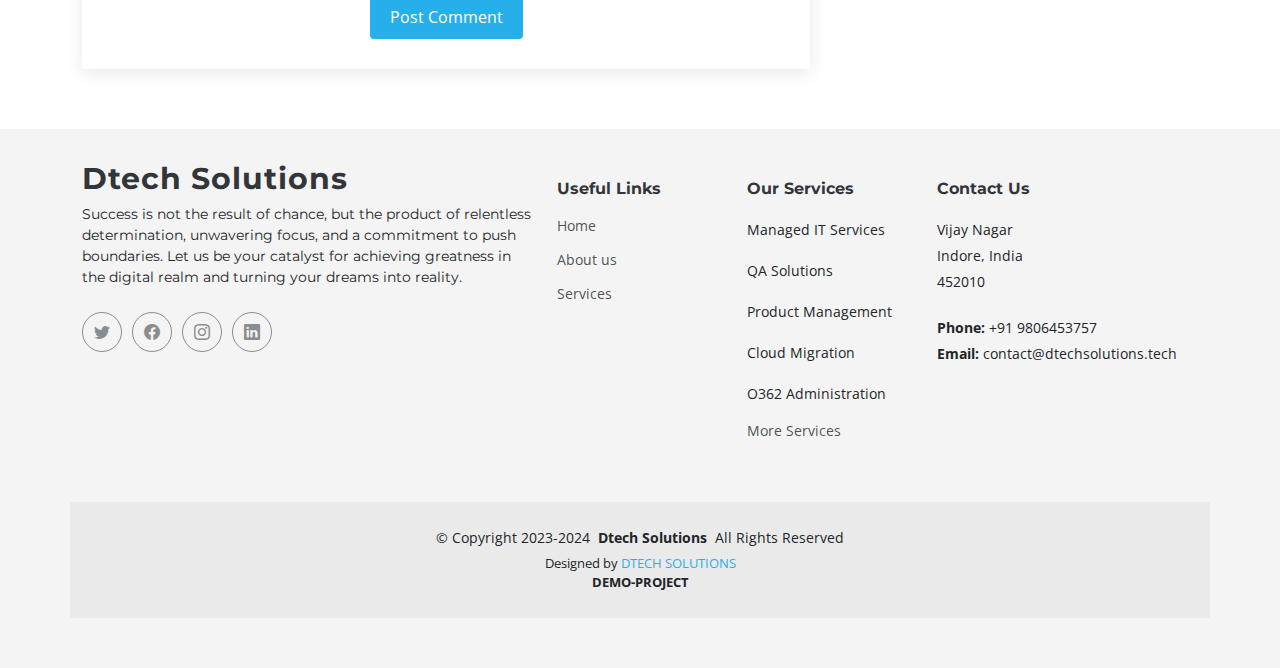
==== commit 206e27bc: "Created blog.html and blog detail page modification pending" ====
--- a/blog-details.html
+++ b/blog-details.html
@@ -30,7 +30,7 @@
 
   <!-- =======================================================
   * Template Name: Append
-  * Updated: Jun 20 2023 with Bootstrap v5.3.0
+  * Updated: Jun 20 2023 with Bootstrap v5.3.0
   * Template URL: https://bootstrapmade.com/append-bootstrap-website-template/
   * Author: BootstrapMade.com
   * License: https://bootstrapmade.com/license/
@@ -39,54 +39,39 @@
 
 <body class="blog-details-page" data-bs-spy="scroll" data-bs-target="#navmenu">
 
-  <!-- ======= Header ======= -->
-  <header id="header" class="header sticky-top d-flex align-items-center">
+  <header id="header" class="header fixed-top d-flex align-items-center">
     <div class="container-fluid d-flex align-items-center justify-content-between">
-
       <a href="index.html" class="logo d-flex align-items-center me-auto me-xl-0">
         <!-- Uncomment the line below if you also wish to use an image logo -->
         <!-- <img src="assets/img/logo.png" alt=""> -->
-        <h1>Append</h1>
+        <h1>Dtech Solutions</h1>
         <span>.</span>
       </a>
 
       <!-- Nav Menu -->
       <nav id="navmenu" class="navmenu">
         <ul>
-          <li><a href="index.html#hero">Home</a></li>
-          <li><a href="index.html#about">About</a></li>
+          <li><a href="index.html#hero" class="active">Home</a></li>
+          <li><a href="index.html#about">About Us</a></li>
           <li><a href="index.html#services">Services</a></li>
-          <li><a href="index.html#portfolio">Portfolio</a></li>
-          <li><a href="index.html#team">Team</a></li>
-          <li><a href="blog.html">Blog</a></li>
-          <li class="dropdown has-dropdown"><a href="#"><span>Dropdown</span> <i class="bi bi-chevron-down"></i></a>
-            <ul class="dd-box-shadow">
-              <li><a href="#">Dropdown 1</a></li>
-              <li class="dropdown has-dropdown"><a href="#"><span>Deep Dropdown</span> <i class="bi bi-chevron-down"></i></a>
-                <ul class="dd-box-shadow">
-                  <li><a href="#">Deep Dropdown 1</a></li>
-                  <li><a href="#">Deep Dropdown 2</a></li>
-                  <li><a href="#">Deep Dropdown 3</a></li>
-                  <li><a href="#">Deep Dropdown 4</a></li>
-                  <li><a href="#">Deep Dropdown 5</a></li>
-                </ul>
-              </li>
-              <li><a href="#">Dropdown 2</a></li>
-              <li><a href="#">Dropdown 3</a></li>
-              <li><a href="#">Dropdown 4</a></li>
-            </ul>
+          <li><a href="blog.html">Blogs</a></li>
+          <!-- <li><a href="index.html#portfolio">Portfolio</a></li> -->
+          <!-- <li><a href="index.html#team">Team</a></li> -->
+
+
           </li>
-          <li><a href="index.html#contact">Contact</a></li>
+          <li><a href="index.html#contact">Contact Us</a></li>
         </ul>
 
         <i class="mobile-nav-toggle d-xl-none bi bi-list"></i>
-      </nav><!-- End Nav Menu -->
+      </nav>
+      <!-- End Nav Menu -->
 
       <a class="btn-getstarted" href="index.html#about">Get Started</a>
-
     </div>
-  </header><!-- End Header -->
-
+  </header>
+ 
+ 
   <main id="main">
 
     <!-- Blog Details Page Title & Breadcrumbs -->
@@ -435,70 +420,81 @@
 
   </main>
 
-  <!-- ======= Footer ======= -->
-  <footer id="footer" class="footer">
-
-    <div class="container footer-top">
-      <div class="row gy-4">
-        <div class="col-lg-5 col-md-12 footer-about">
-          <a href="index.html" class="logo d-flex align-items-center">
-            <span>Append</span>
-          </a>
-          <p>Cras fermentum odio eu feugiat lide par naso tierra. Justo eget nada terra videa magna derita valies darta donna mare fermentum iaculis eu non diam phasellus.</p>
-          <div class="social-links d-flex mt-4">
-            <a href=""><i class="bi bi-twitter"></i></a>
-            <a href=""><i class="bi bi-facebook"></i></a>
-            <a href=""><i class="bi bi-instagram"></i></a>
-            <a href=""><i class="bi bi-linkedin"></i></a>
-          </div>
+ <!-- ======= Footer ======= -->
+ <footer id="footer" class="footer">
+  <div class="container footer-top">
+    <div class="row gy-4">
+      <div class="col-lg-5 col-md-12 footer-about">
+        <a href="index.html" class="logo d-flex align-items-center">
+          <span>Dtech Solutions</span>
+        </a>
+        <p>
+          Success is not the result of chance, but the product of relentless determination, unwavering focus, and a
+          commitment to push boundaries. Let us be your catalyst for achieving greatness in the digital realm and
+          turning your dreams into reality.
+        </p>
+        <div class="social-links d-flex mt-4">
+          <a href=""><i class="bi bi-twitter"></i></a>
+          <a href=""><i class="bi bi-facebook"></i></a>
+          <a href=""><i class="bi bi-instagram"></i></a>
+          <a href=""><i class="bi bi-linkedin"></i></a>
         </div>
-
-        <div class="col-lg-2 col-6 footer-links">
-          <h4>Useful Links</h4>
-          <ul>
-            <li><a href="#">Home</a></li>
-            <li><a href="#">About us</a></li>
-            <li><a href="#">Services</a></li>
-            <li><a href="#">Terms of service</a></li>
-            <li><a href="#">Privacy policy</a></li>
-          </ul>
-        </div>
-
-        <div class="col-lg-2 col-6 footer-links">
-          <h4>Our Services</h4>
-          <ul>
-            <li><a href="#">Web Design</a></li>
-            <li><a href="#">Web Development</a></li>
-            <li><a href="#">Product Management</a></li>
-            <li><a href="#">Marketing</a></li>
-            <li><a href="#">Graphic Design</a></li>
-          </ul>
-        </div>
-
-        <div class="col-lg-3 col-md-12 footer-contact text-center text-md-start">
-          <h4>Contact Us</h4>
-          <p>A108 Adam Street</p>
-          <p>New York, NY 535022</p>
-          <p>United States</p>
-          <p class="mt-4"><strong>Phone:</strong> <span>+1 5589 55488 55</span></p>
-          <p><strong>Email:</strong> <span>info@example.com</span></p>
-        </div>
-
+      </div>
+
+      <div class="col-lg-2 col-6 footer-links">
+        <h4>Useful Links</h4>
+        <ul>
+          <li><a href="index.html#hero">Home</a></li>
+          <li><a href="index.html#about">About us</a></li>
+          <li><a href="index.html#services">Services</a></li>
+          <!-- <li><a href="#">Terms of service</a></li>
+          <li><a href="#">Privacy policy</a></li> -->
+        </ul>
+      </div>
+
+      <div class="col-lg-2 col-6 footer-links">
+        <h4>Our Services</h4>
+        <ul>
+          <li>Managed IT Services</a></li>
+          <li>QA Solutions</a></li>
+          <li>Product Management</a></li>
+          <li>Cloud Migration</a></li>
+          <li>O362 Administration</a></li>
+          <li><a href="#services">More Services</a></li>
+        </ul>
+      </div>
+
+      <div class="col-lg-3 col-md-12 footer-contact text-center text-md-start">
+        <h4>Contact Us</h4>
+        <p>Vijay Nagar</p>
+        <p>Indore, India</p>
+        <p>452010</p>
+        <p class="mt-4">
+          <strong>Phone:</strong> <span>+91 9806453757 <a href="tel:+919806453757"><i class="fas fa-phone call-icon contact_size"></i></a> 
+            <a href="https://wa.me/919806453757"><i class="fab fa-whatsapp whatsapp-icon contact_size"></i></a></p></span>
+        </p>
+        <p><strong>Email:</strong> <span>contact@dtechsolutions.tech</span></p>
       </div>
     </div>
-
-    <div class="container copyright text-center mt-4">
-      <p>&copy; <span>Copyright</span> <strong class="px-1">Append</strong> <span>All Rights Reserved</span></p>
-      <div class="credits">
-        <!-- All the links in the footer should remain intact. -->
-        <!-- You can delete the links only if you've purchased the pro version. -->
-        <!-- Licensing information: https://bootstrapmade.com/license/ -->
-        <!-- Purchase the pro version with working PHP/AJAX contact form: [buy-url] -->
-        Designed by <a href="https://bootstrapmade.com/">BootstrapMade</a>
-      </div>
+  </div>
+
+  <div class="container copyright text-center mt-4">
+    <p>
+      &copy; <span>Copyright 2023-2024</span>
+      <strong class="px-1">Dtech Solutions</strong>
+      <span>All Rights Reserved</span>
+    </p>
+    <div class="credits">
+      <!-- All the links in the footer should remain intact. -->
+      <!-- You can delete the links only if you've purchased the pro version. -->
+      <!-- Licensing information: https://bootstrapmade.com/license/ -->
+      <!-- Purchase the pro version with working PHP/AJAX contact form: [buy-url] -->
+      Designed by <a href="https://Dtechsolutions.tech/">DTECH SOLUTIONS</a>
+      <br><a><b>DEMO-PROJECT</b></a>
     </div>
-
-  </footer><!-- End Footer -->
+  </div>
+</footer>
+<!-- End Footer -->
 
   <!-- Scroll Top Button -->
   <a href="#" id="scroll-top" class="scroll-top d-flex align-items-center justify-content-center"><i class="bi bi-arrow-up-short"></i></a>
--- a/assets/css/main.css
+++ b/assets/css/main.css
@@ -1972,13 +1972,13 @@
   margin-bottom: 0;
 }
 
-.contact .php-email-form {
+.contact .form {
   background: var(--color-box-background);
   padding: 30px;
   height: 100%;
 }
 
-.contact .php-email-form .error-message {
+.contact .form .error-message {
   display: none;
   background: #df1529;
   color: #ffffff;
@@ -1988,7 +1988,7 @@
   font-weight: 600;
 }
 
-.contact .php-email-form .sent-message {
+.contact .form .sent-message {
   display: none;
   color: #ffffff;
   background: #059652;
@@ -1998,7 +1998,7 @@
   font-weight: 600;
 }
 
-.contact .php-email-form .loading {
+.contact .form .loading {
   display: none;
   background: var(--color-background);
   text-align: center;
@@ -2006,7 +2006,7 @@
   margin-bottom: 24px;
 }
 
-.contact .php-email-form .loading:before {
+.contact .form .loading:before {
   content: "";
   display: inline-block;
   border-radius: 50%;
@@ -2018,9 +2018,9 @@
   animation: animate-loading 1s linear infinite;
 }
 
-.contact .php-email-form input[type=text],
-.contact .php-email-form input[type=email],
-.contact .php-email-form textarea {
+.contact .form input[type=text],
+.contact .form input[type=email],
+.contact .form textarea {
   font-size: 14px;
   padding: 10px 15px;
   box-shadow: none;
@@ -2030,25 +2030,25 @@
   border-color: rgba(var(--color-default-rgb), 0.2);
 }
 
-.contact .php-email-form input[type=text]:focus,
-.contact .php-email-form input[type=email]:focus,
-.contact .php-email-form textarea:focus {
+.contact .form input[type=text]:focus,
+.contact .form input[type=email]:focus,
+.contact .form textarea:focus {
   border-color: var(--color-primary);
 }
 
-.contact .php-email-form input[type=text]::-moz-placeholder,
-.contact .php-email-form input[type=email]::-moz-placeholder,
-.contact .php-email-form textarea::-moz-placeholder {
+.contact .form input[type=text]::-moz-placeholder,
+.contact .form input[type=email]::-moz-placeholder,
+.contact .form textarea::-moz-placeholder {
   color: rgba(var(--color-default-rgb), 0.3);
 }
 
-.contact .php-email-form input[type=text]::placeholder,
-.contact .php-email-form input[type=email]::placeholder,
-.contact .php-email-form textarea::placeholder {
+.contact .form input[type=text]::placeholder,
+.contact .form input[type=email]::placeholder,
+.contact .form textarea::placeholder {
   color: rgba(var(--color-default-rgb), 0.3);
 }
 
-.contact .php-email-form button[type=submit] {
+.contact .form button[type=submit] {
   background: var(--color-primary);
   color: var(--color-inverse);
   border: 0;
@@ -2057,7 +2057,7 @@
   border-radius: 4px;
 }
 
-.contact .php-email-form button[type=submit]:hover {
+.contact .form button[type=submit]:hover {
   background: rgba(var(--color-primary-rgb), 0.8);
 }
 
@@ -2914,4 +2914,19 @@
 .blog-details .comments .reply-form .btn-primary:hover {
   color: var(--color-inverse);
   background-color: rgba(var(--color-primary-rgb), 0.8);
+}
+
+.marquee-container {
+  overflow: hidden;
+  width: 10%;
+}
+
+.marquee {
+  white-space: nowrap;
+  display: inline-block;
+  animation: marquee 1ms linear infinite;
+}
+
+.contact_size {
+  font-size: 15px !important
 }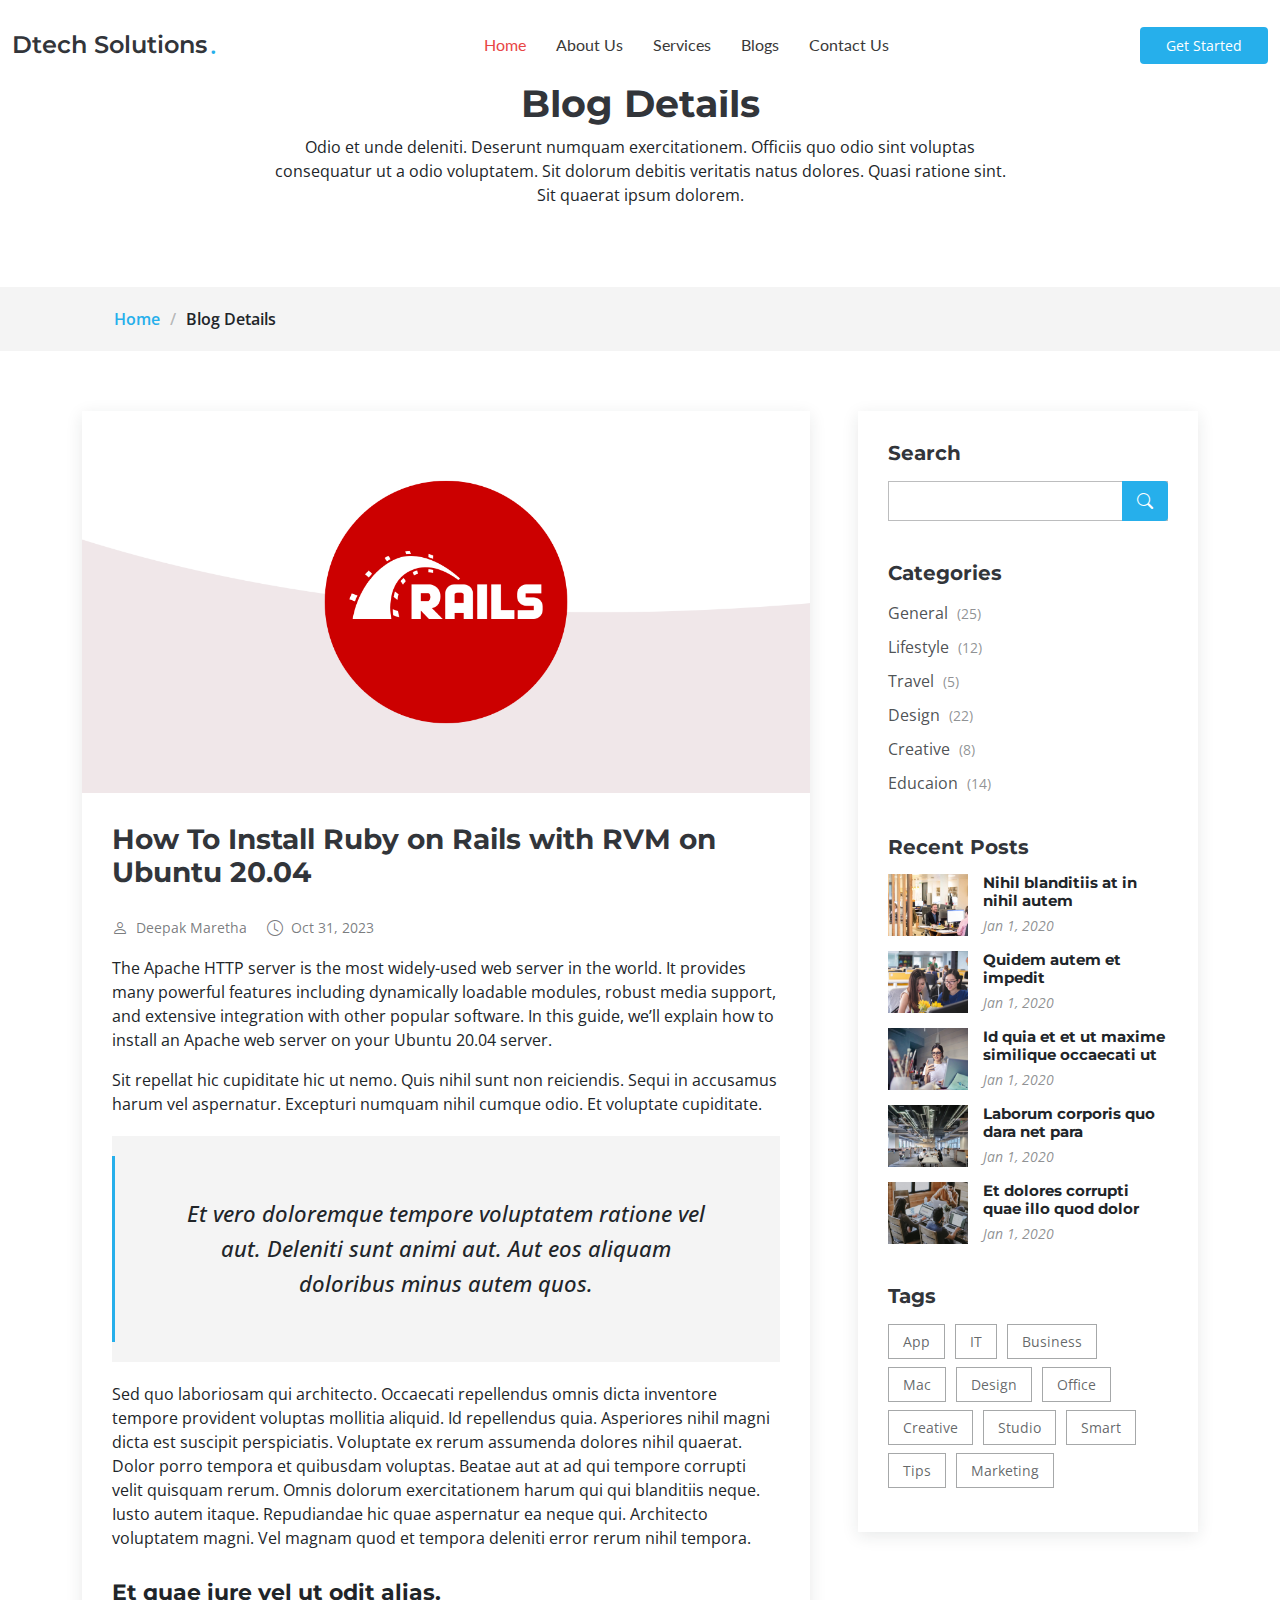
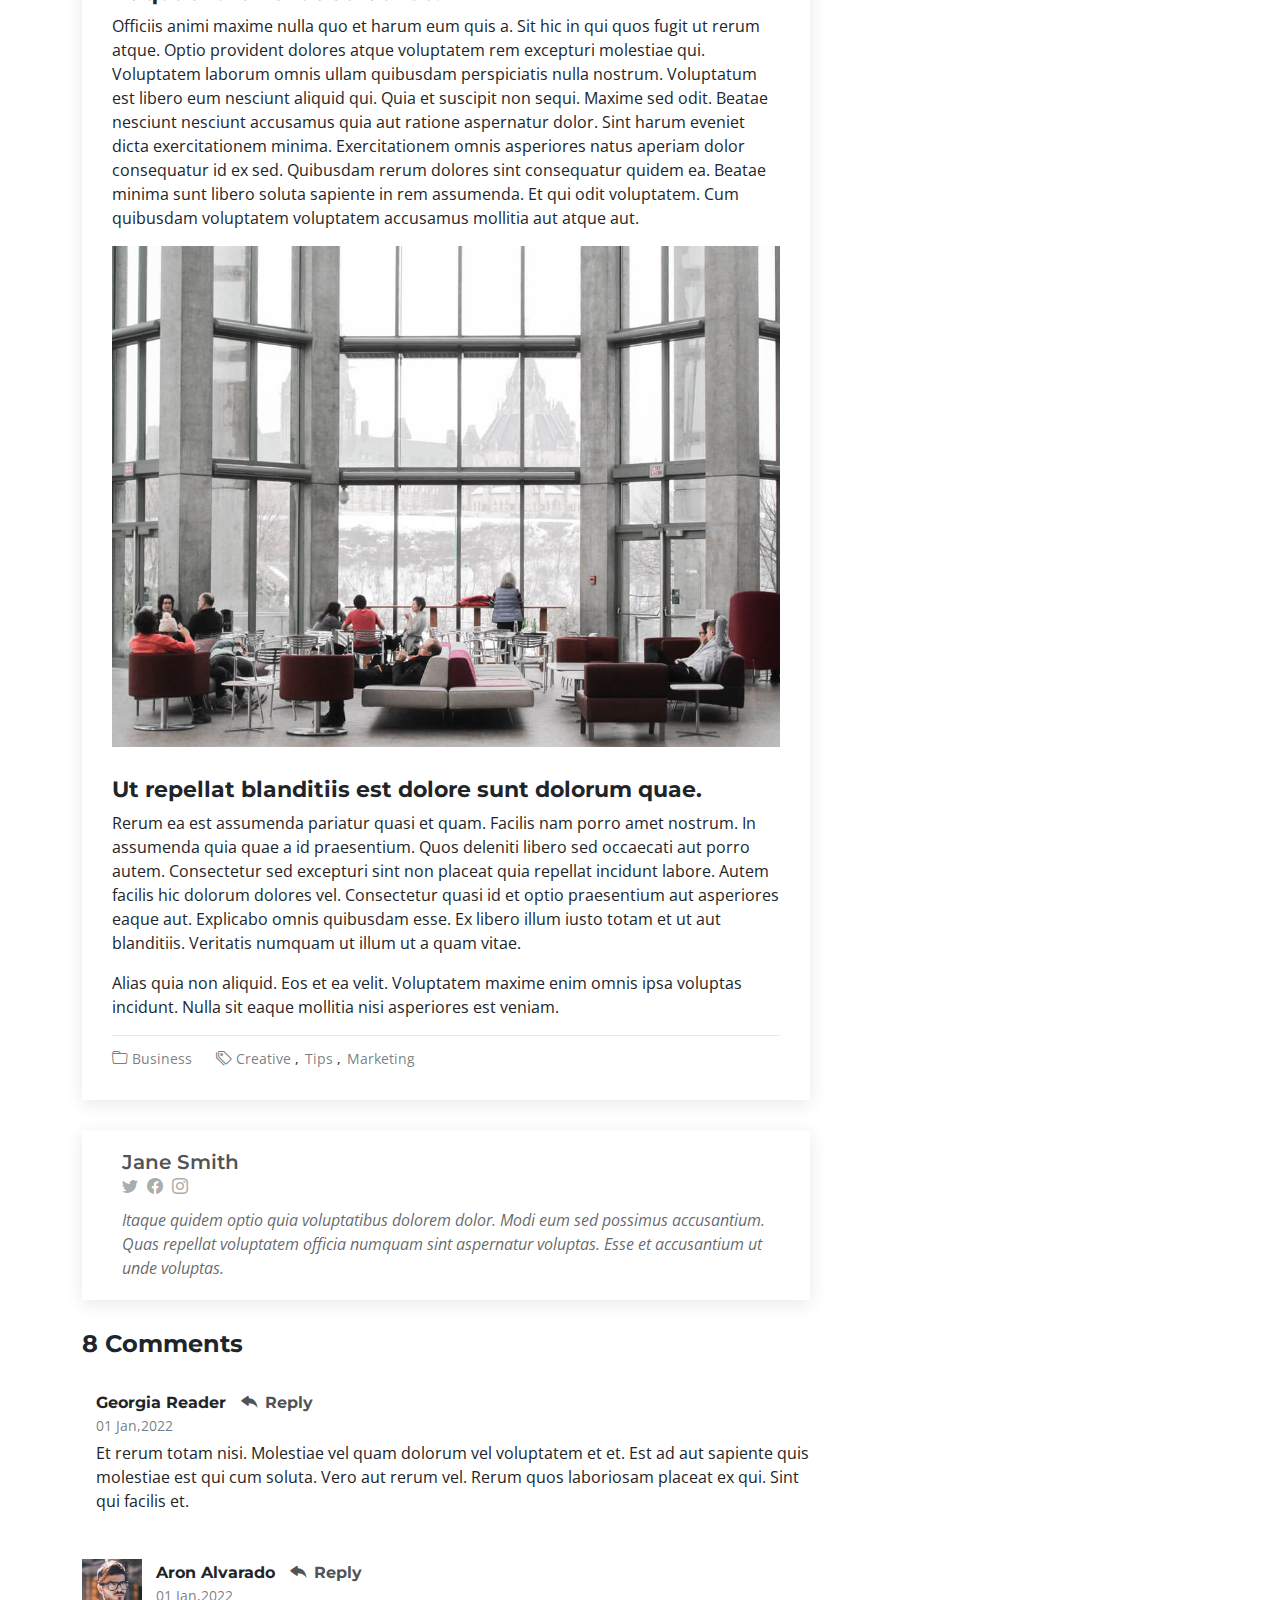
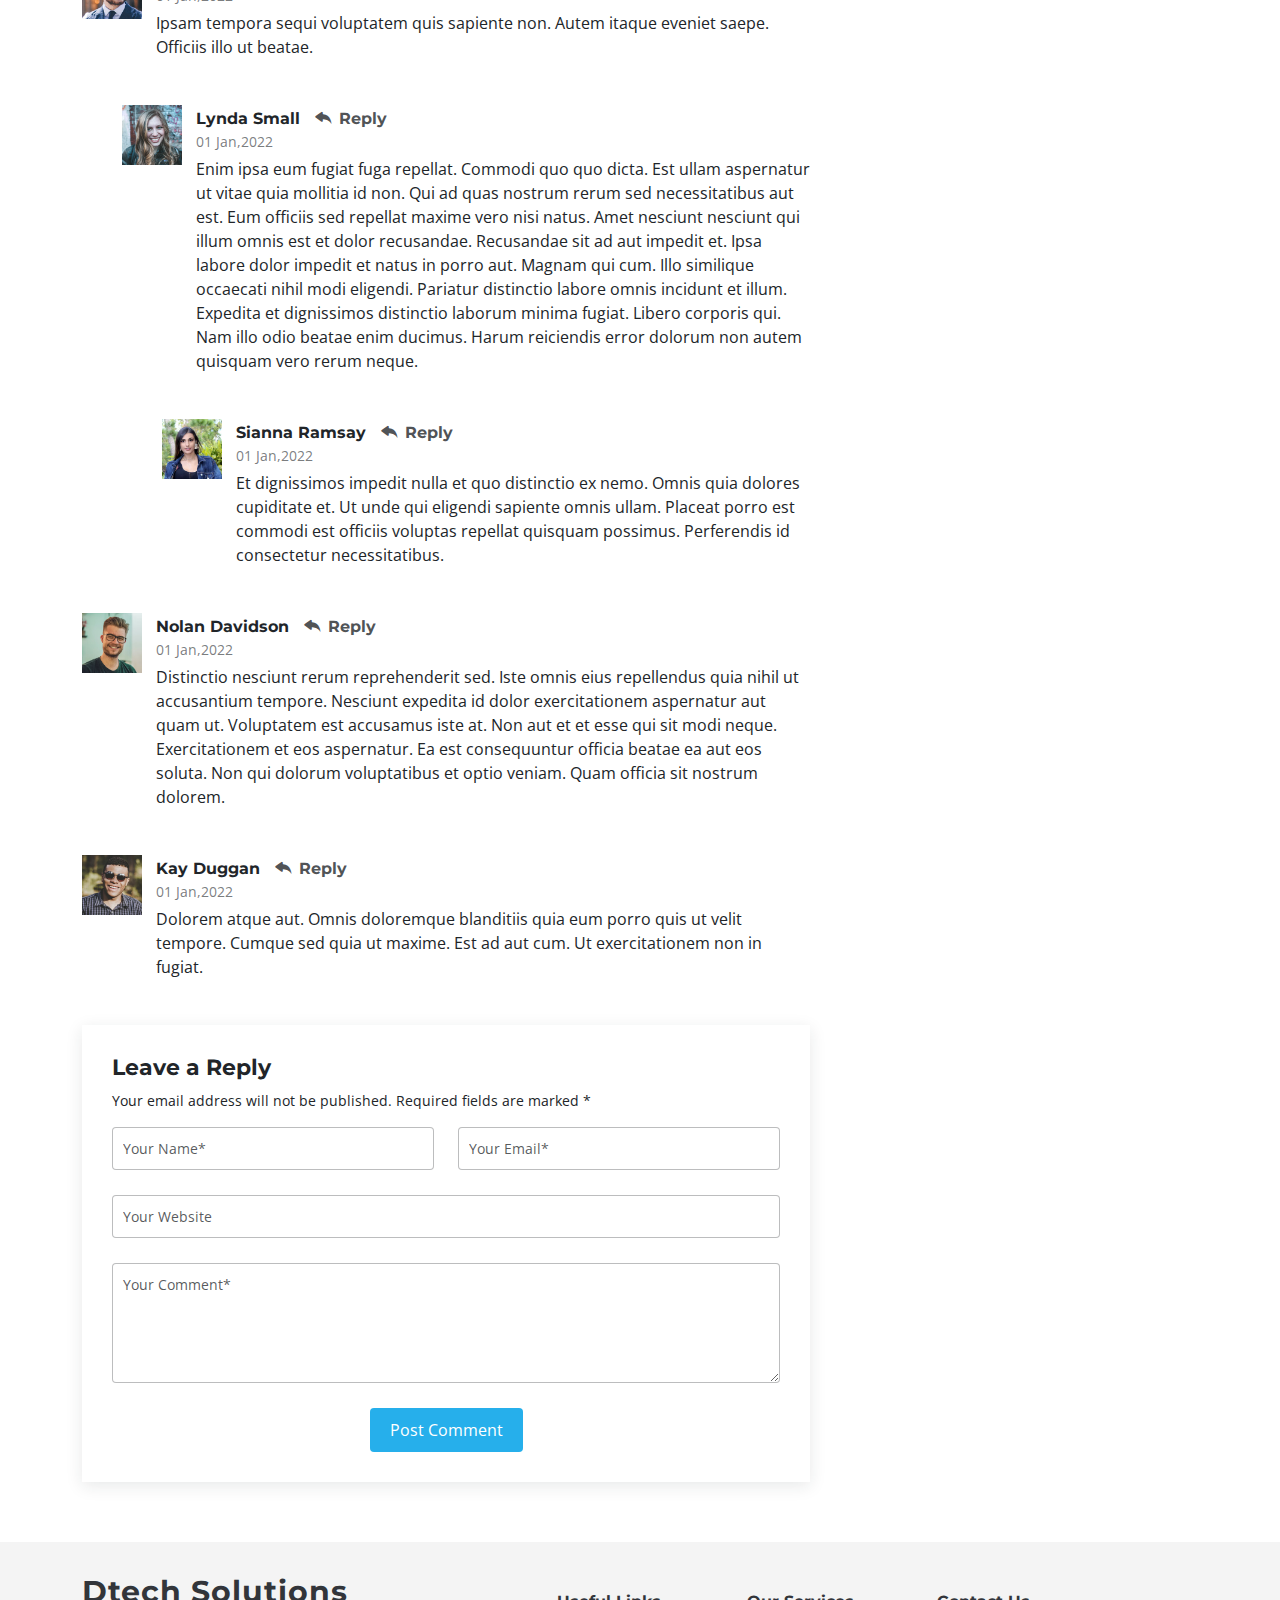
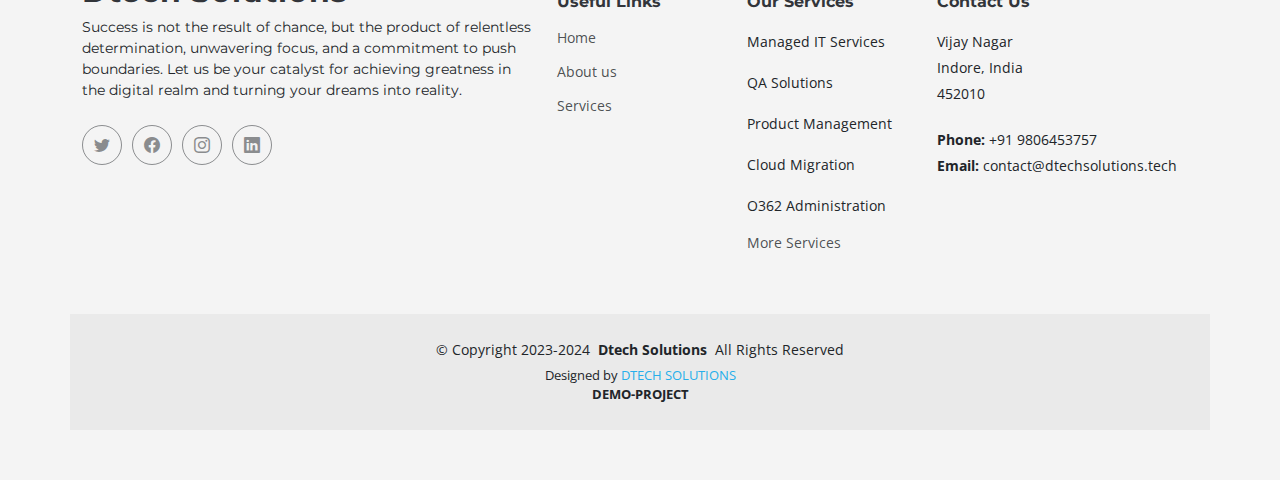
==== commit 74156112: "Modified Blogs page" ====
--- a/blog-details.html
+++ b/blog-details.html
@@ -108,23 +108,24 @@
             <article class="article">
 
               <div class="post-img">
-                <img src="assets/img/blog/blog-1.jpg" alt="" class="img-fluid">
+                <img src="assets/img/blog/rubyonrails.png" alt="" class="img-fluid">
               </div>
 
-              <h2 class="title">Dolorum optio tempore voluptas dignissimos cumque fuga qui quibusdam quia</h2>
+              <h2 class="title">How To Install Ruby on Rails with RVM on Ubuntu 20.04</h2>
 
               <div class="meta-top">
                 <ul>
-                  <li class="d-flex align-items-center"><i class="bi bi-person"></i> <a href="blog-details.html">John Doe</a></li>
-                  <li class="d-flex align-items-center"><i class="bi bi-clock"></i> <a href="blog-details.html"><time datetime="2020-01-01">Jan 1, 2022</time></a></li>
-                  <li class="d-flex align-items-center"><i class="bi bi-chat-dots"></i> <a href="blog-details.html">12 Comments</a></li>
+                  <li class="d-flex align-items-center"><i class="bi bi-person"></i> <a href="blog-details.html">Deepak Maretha</a></li>
+                  <li class="d-flex align-items-center"><i class="bi bi-clock"></i> <a href="blog-details.html"><time datetime="2020-01-01">Oct 31, 2023</time></a></li>
+                  <!-- <li class="d-flex align-items-center"><i class="bi bi-chat-dots"></i> <a href="blog-details.html">12 Comments</a></li> -->
                 </ul>
               </div><!-- End meta top -->
 
               <div class="content">
                 <p>
-                  Similique neque nam consequuntur ad non maxime aliquam quas. Quibusdam animi praesentium. Aliquam et laboriosam eius aut nostrum quidem aliquid dicta.
-                  Et eveniet enim. Qui velit est ea dolorem doloremque deleniti aperiam unde soluta. Est cum et quod quos aut ut et sit sunt. Voluptate porro consequatur assumenda perferendis dolore.
+                  The Apache HTTP server is the most widely-used web server in the world. It provides many powerful features including dynamically loadable modules, robust media support, and extensive integration with other popular software.
+
+In this guide, we’ll explain how to install an Apache web server on your Ubuntu 20.04 server.
                 </p>
 
                 <p>
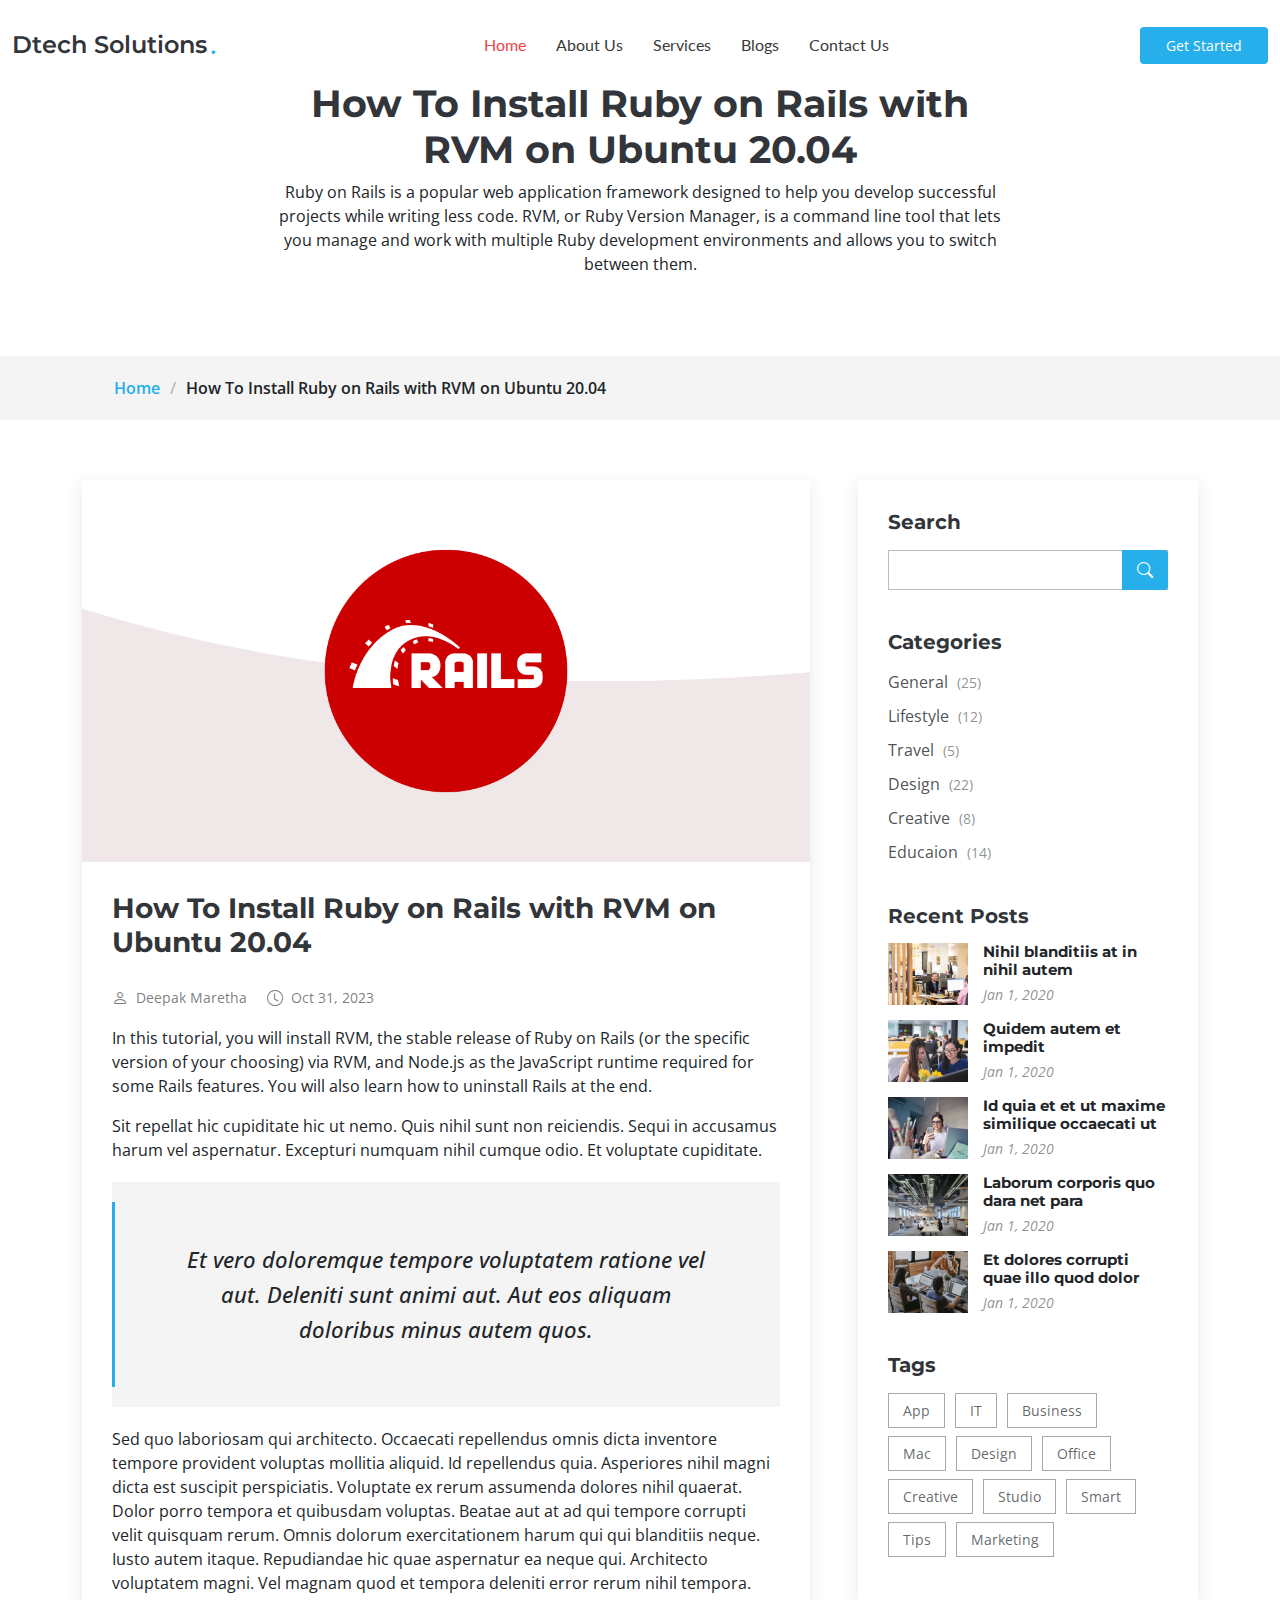
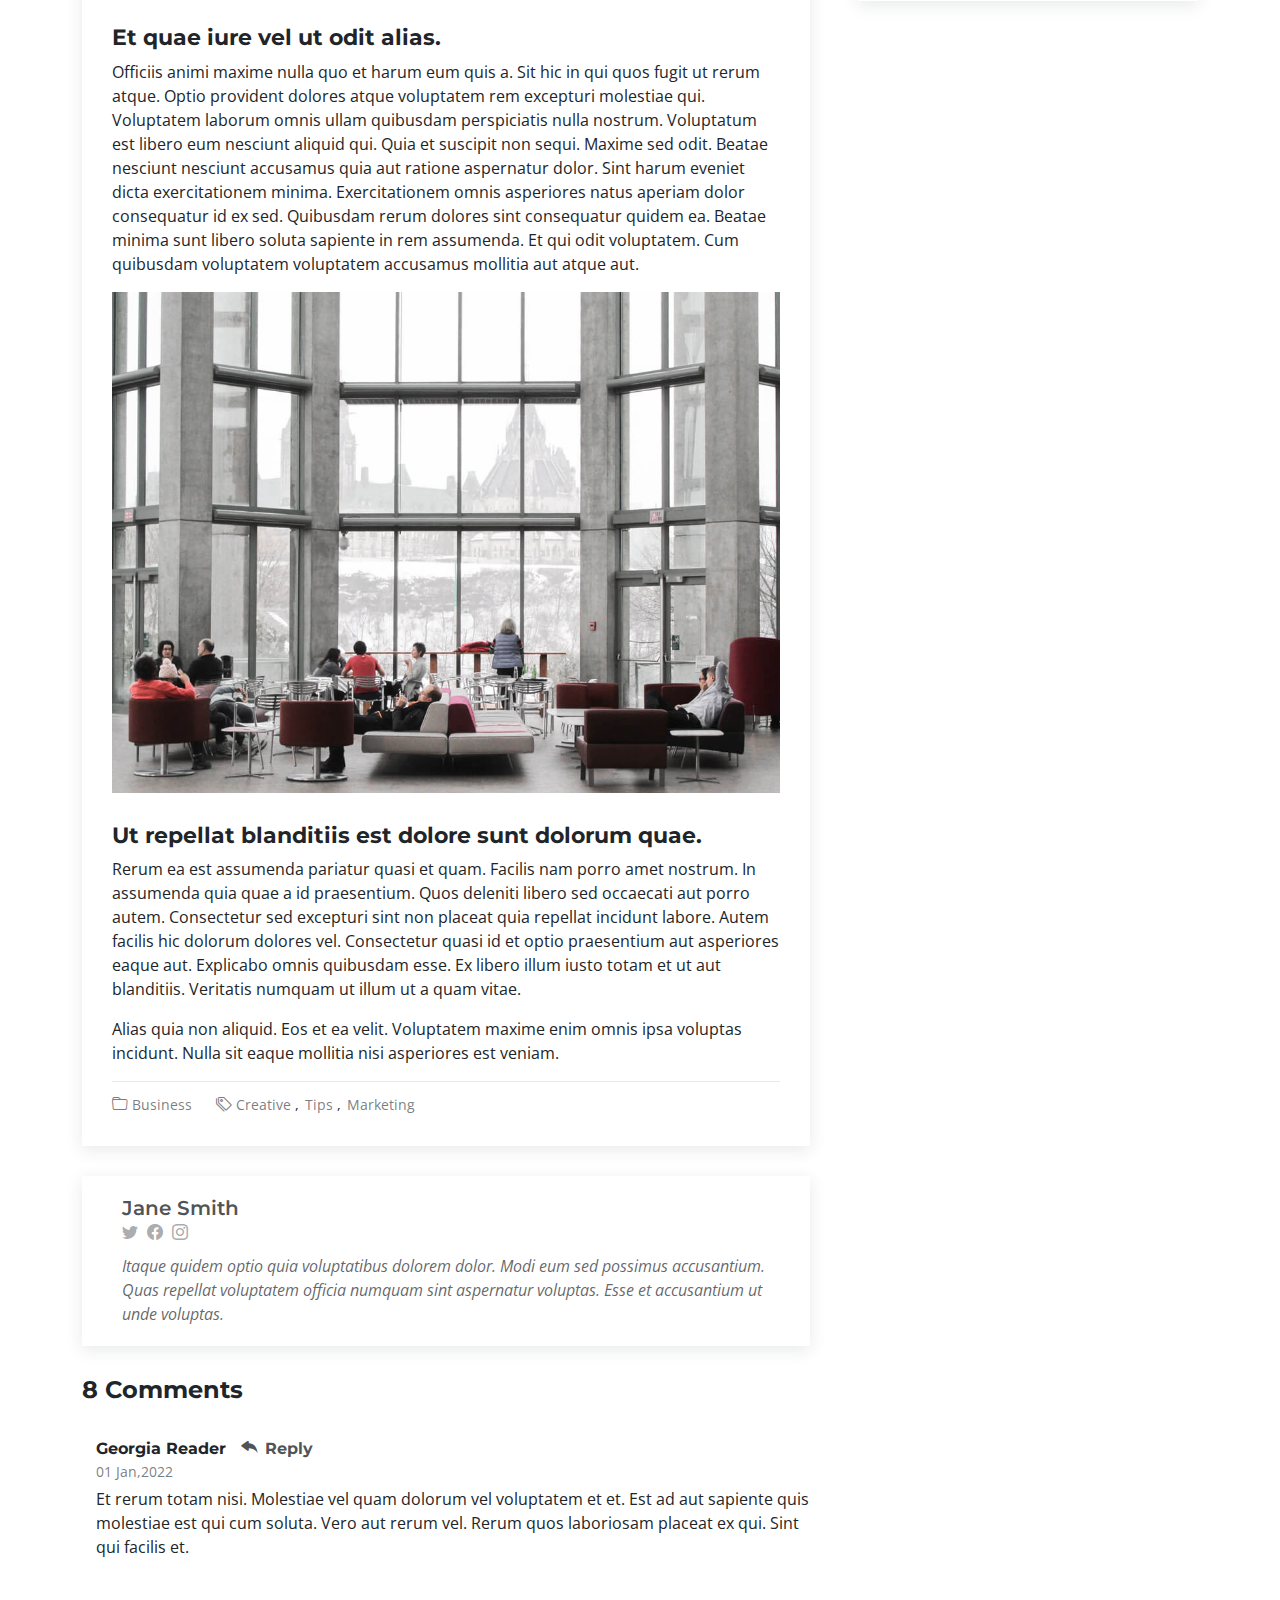
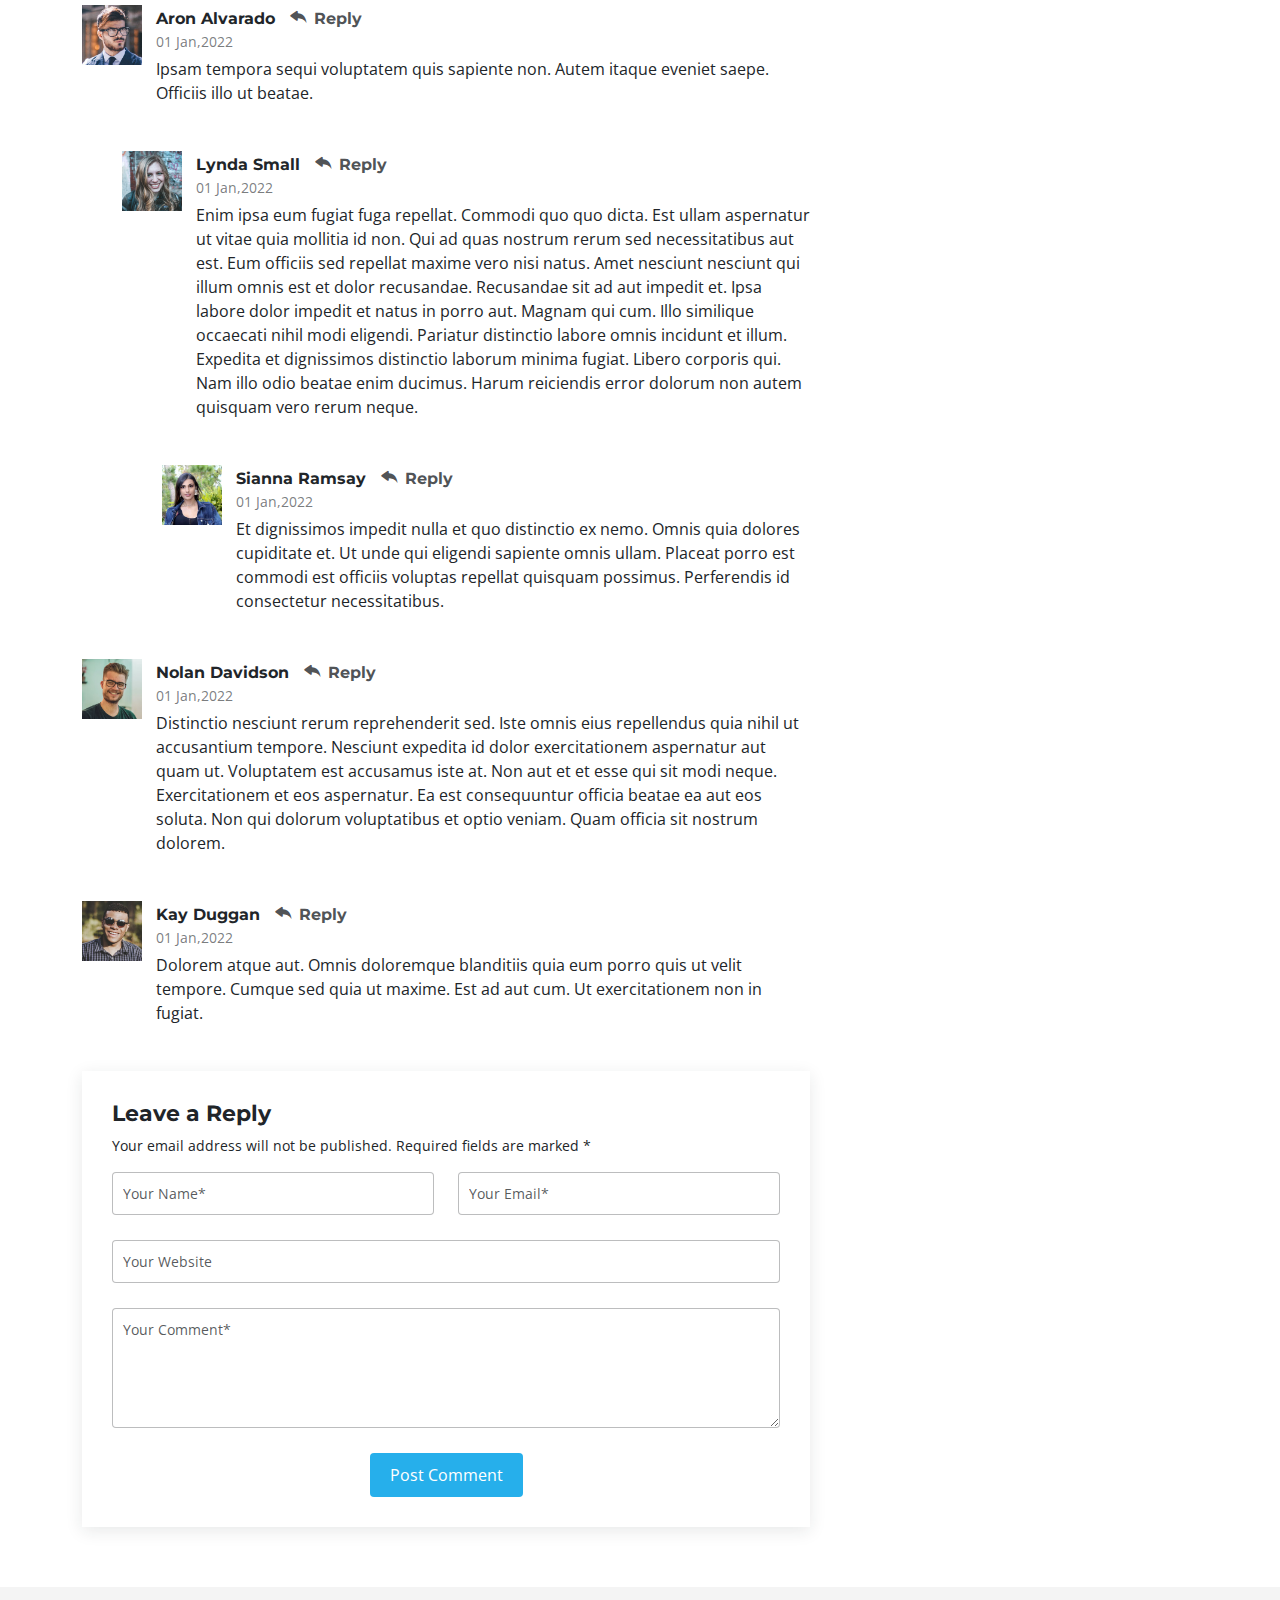
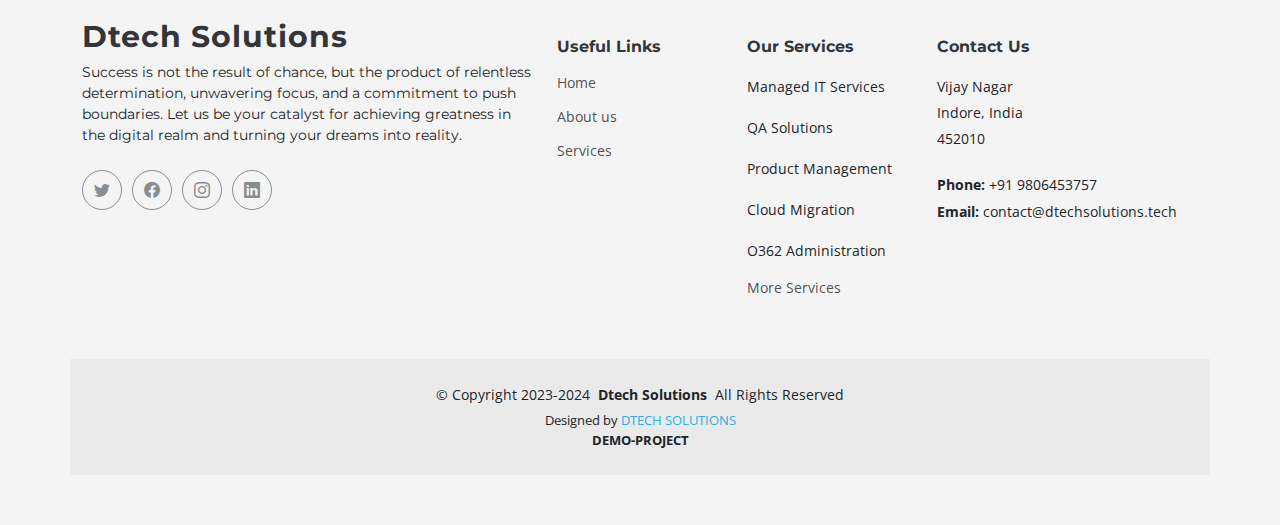
==== commit 21b910a2: "Header modification on blog-details.html" ====
--- a/blog-details.html
+++ b/blog-details.html
@@ -5,7 +5,7 @@
   <meta charset="utf-8">
   <meta content="width=device-width, initial-scale=1.0" name="viewport">
 
-  <title>Blog Details - Append Bootstrap Temlate</title>
+  <title>How To Install Ruby on Rails with RVM on Ubuntu 20.04 </title>
   <meta content="" name="description">
   <meta content="" name="keywords">
 
@@ -54,7 +54,7 @@
           <li><a href="index.html#hero" class="active">Home</a></li>
           <li><a href="index.html#about">About Us</a></li>
           <li><a href="index.html#services">Services</a></li>
-          <li><a href="blog.html">Blogs</a></li>
+          <li><a href="blogs.html">Blogs</a></li>
           <!-- <li><a href="index.html#portfolio">Portfolio</a></li> -->
           <!-- <li><a href="index.html#team">Team</a></li> -->
 
@@ -80,8 +80,10 @@
         <div class="container">
           <div class="row d-flex justify-content-center text-center">
             <div class="col-lg-8">
-              <h1>Blog Details</h1>
-              <p class="mb-0">Odio et unde deleniti. Deserunt numquam exercitationem. Officiis quo odio sint voluptas consequatur ut a odio voluptatem. Sit dolorum debitis veritatis natus dolores. Quasi ratione sint. Sit quaerat ipsum dolorem.</p>
+              <h1>How To Install Ruby on Rails with RVM on Ubuntu 20.04</h1>
+              <p class="mb-0">Ruby on Rails is a popular web application framework designed to help you develop successful projects while writing less code.
+
+                RVM, or Ruby Version Manager, is a command line tool that lets you manage and work with multiple Ruby development environments and allows you to switch between them.</p>
             </div>
           </div>
         </div>
@@ -90,7 +92,7 @@
         <div class="container">
           <ol>
             <li><a href="index.html">Home</a></li>
-            <li class="current">Blog Details</li>
+            <li class="current">How To Install Ruby on Rails with RVM on Ubuntu 20.04</li>
           </ol>
         </div>
       </nav>
@@ -123,11 +125,9 @@
 
               <div class="content">
                 <p>
-                  The Apache HTTP server is the most widely-used web server in the world. It provides many powerful features including dynamically loadable modules, robust media support, and extensive integration with other popular software.
-
-In this guide, we’ll explain how to install an Apache web server on your Ubuntu 20.04 server.
-                </p>
-
+                  In this tutorial, you will install RVM, the stable release of Ruby on Rails (or the specific version of your choosing) via RVM, and Node.js as the JavaScript runtime required for some Rails features. You will also learn how to uninstall Rails at the end.
+                </p>
+                
                 <p>
                   Sit repellat hic cupiditate hic ut nemo. Quis nihil sunt non reiciendis. Sequi in accusamus harum vel aspernatur. Excepturi numquam nihil cumque odio. Et voluptate cupiditate.
                 </p>
